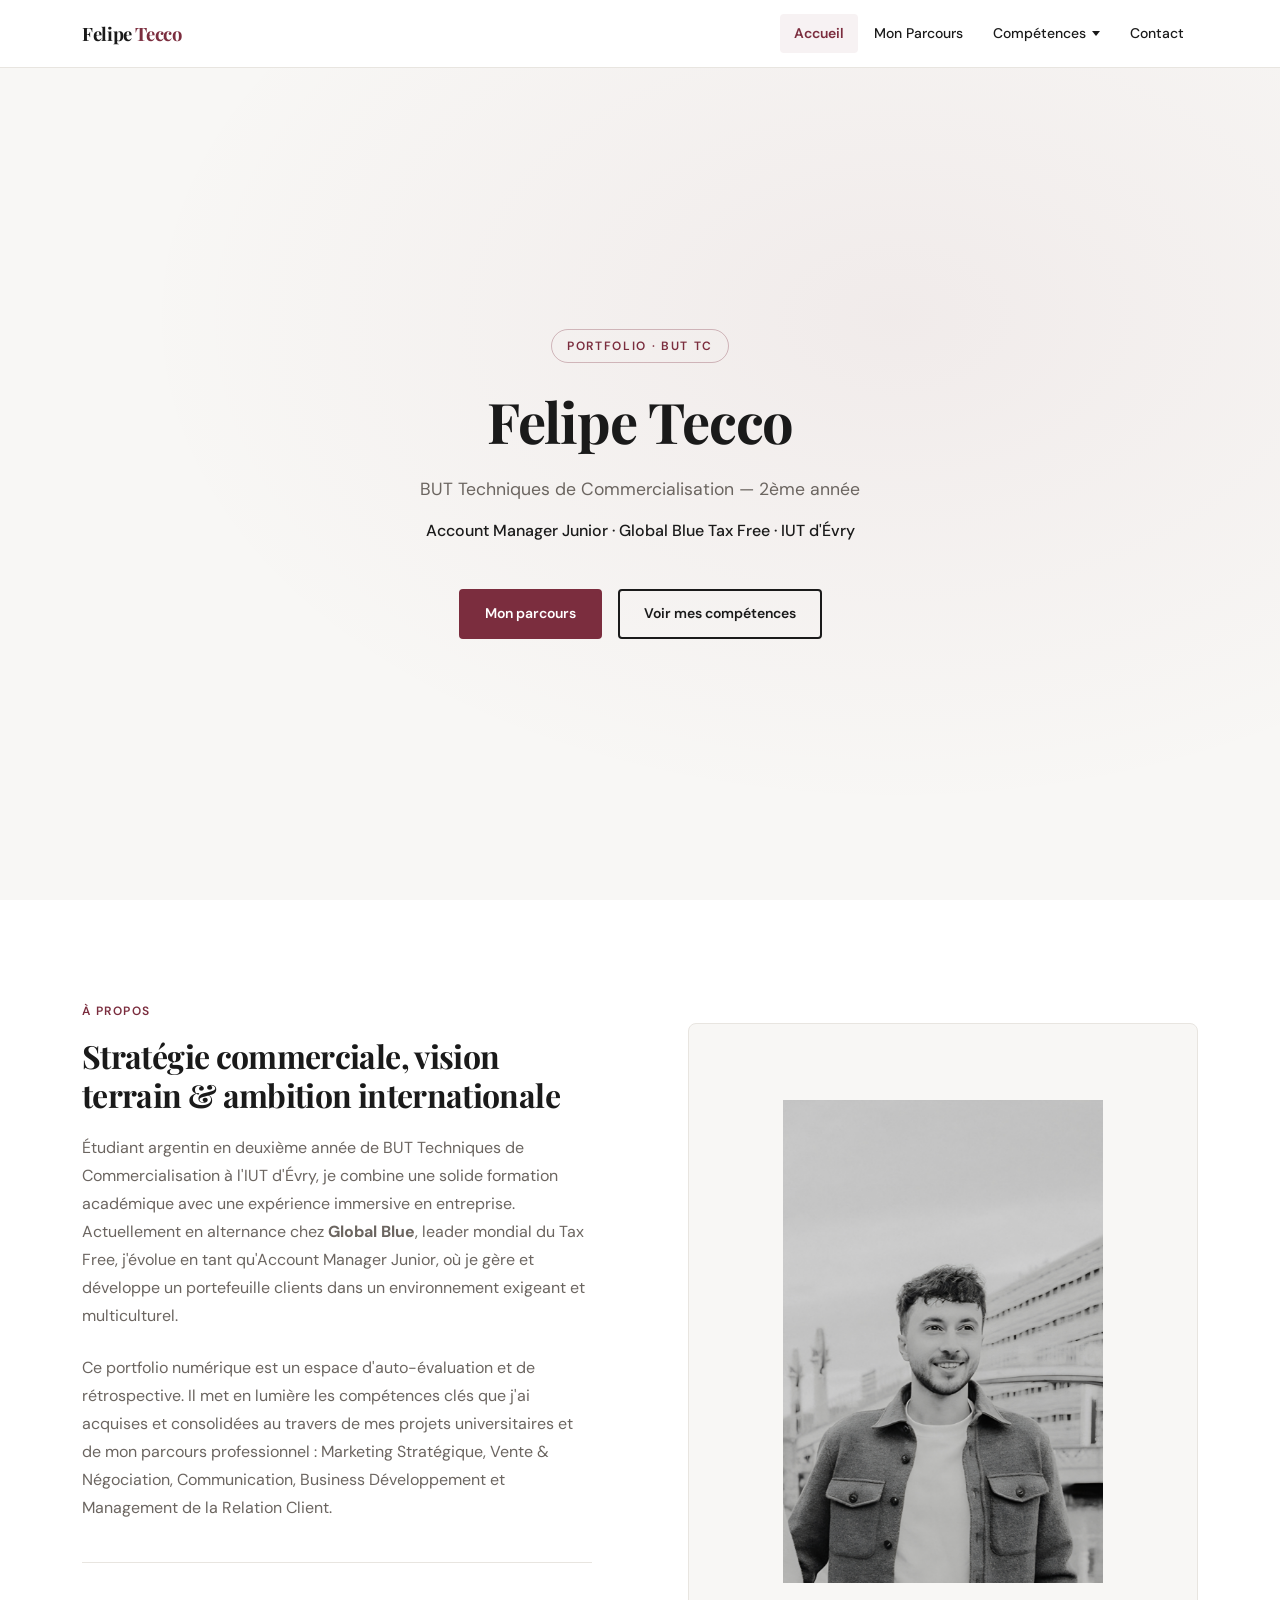
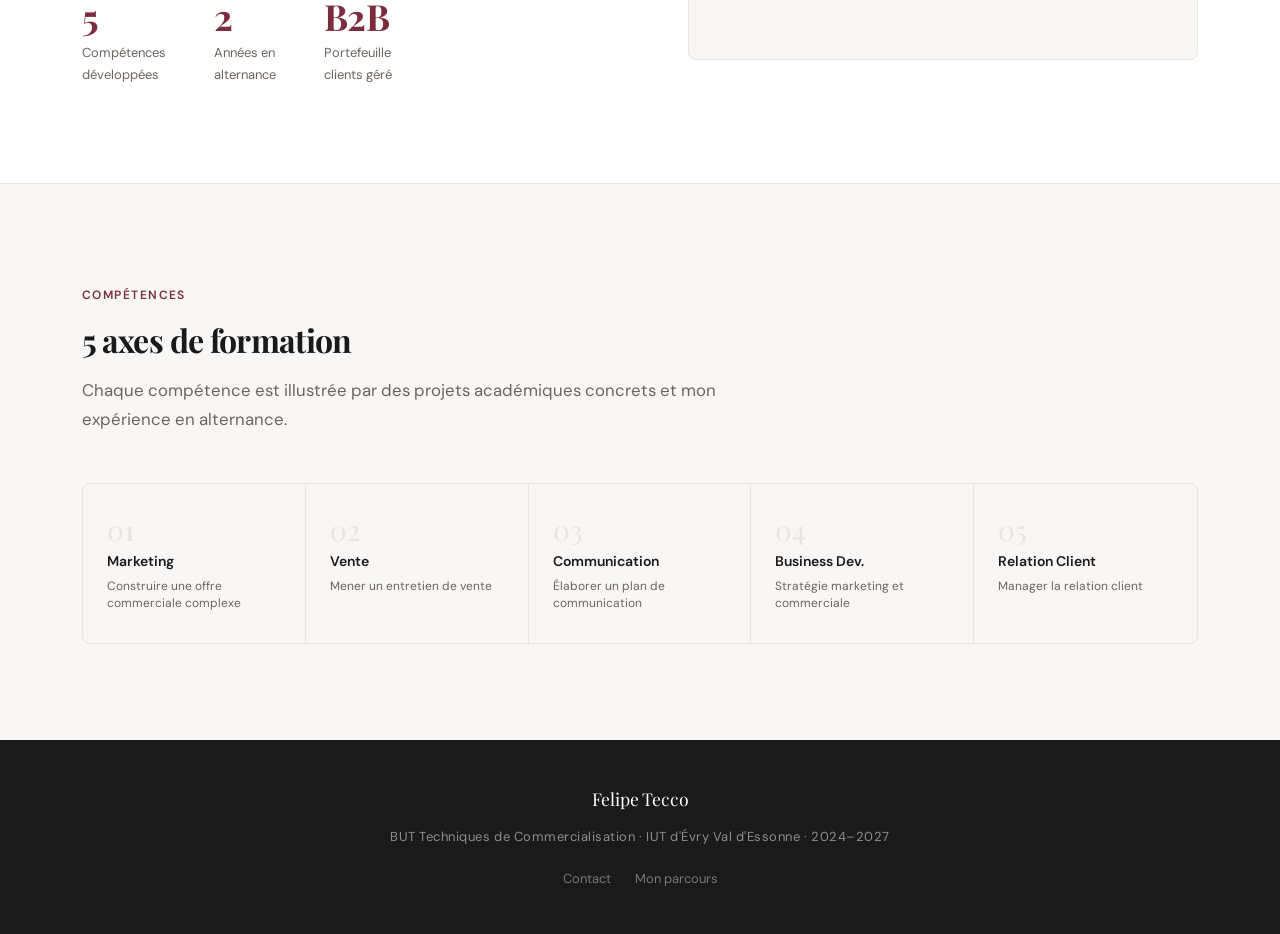
==== index.html @ bc8476d5 "Revert "Major UI/UX upgrade: animations, editorial hero, scroll reveal" This reverts commit ee869741" ====
<!DOCTYPE html>
<html lang="fr">
<head>
  <meta charset="UTF-8" />
  <meta name="viewport" content="width=device-width, initial-scale=1.0" />
  <title>Felipe Tecco — Portfolio BUT TC</title>
  <link rel="preconnect" href="https://fonts.googleapis.com" />
  <link rel="preconnect" href="https://fonts.gstatic.com" crossorigin />
  <link href="https://fonts.googleapis.com/css2?family=Playfair+Display:wght@700;800&family=DM+Sans:wght@400;500;600&display=swap" rel="stylesheet" />
  <link rel="stylesheet" href="assets/style.css" />
</head>
<body>

  <!-- NAV -->
  <nav class="nav" role="navigation" aria-label="Navigation principale">
    <div class="nav__inner">
      <!-- PLACEHOLDER: Replace "Felipe Tecco" with actual display name if needed -->
      <a href="index.html" class="nav__brand">Felipe <span>Tecco</span></a>
      <ul class="nav__links">
        <li><a href="index.html" class="nav__link">Accueil</a></li>
        <li><a href="profil.html" class="nav__link">Mon Parcours</a></li>
        <li class="nav__dropdown">
          <span class="nav__dropdown-toggle" tabindex="0">Compétences <span class="chevron"></span></span>
          <ul class="nav__dropdown-menu">
            <li><a href="competence1.html" class="nav__dropdown-item">Compétence 1 <span class="item-sub">Marketing</span></a></li>
            <li><a href="competence2.html" class="nav__dropdown-item">Compétence 2 <span class="item-sub">Vente</span></a></li>
            <li><a href="competence3.html" class="nav__dropdown-item">Compétence 3 <span class="item-sub">Communication</span></a></li>
            <li><a href="competence4.html" class="nav__dropdown-item">Compétence 4 <span class="item-sub">Business Développement</span></a></li>
            <li><a href="competence5.html" class="nav__dropdown-item">Compétence 5 <span class="item-sub">Relation Client</span></a></li>
          </ul>
        </li>
        <li><a href="contact.html" class="nav__link">Contact</a></li>
      </ul>
      <button class="nav__hamburger" aria-label="Ouvrir le menu"><span></span><span></span><span></span></button>
    </div>
    <div class="nav__mobile">
      <a href="index.html" class="nav__link">Accueil</a>
      <a href="profil.html" class="nav__link">Mon Parcours</a>
      <span class="nav__dropdown-toggle">Compétences <span class="chevron"></span></span>
      <ul class="nav__dropdown-menu">
        <li><a href="competence1.html" class="nav__dropdown-item">Compétence 1 — Marketing</a></li>
        <li><a href="competence2.html" class="nav__dropdown-item">Compétence 2 — Vente</a></li>
        <li><a href="competence3.html" class="nav__dropdown-item">Compétence 3 — Communication</a></li>
        <li><a href="competence4.html" class="nav__dropdown-item">Compétence 4 — Business Développement</a></li>
        <li><a href="competence5.html" class="nav__dropdown-item">Compétence 5 — Relation Client</a></li>
      </ul>
      <a href="contact.html" class="nav__link">Contact</a>
    </div>
  </nav>

  <!-- HERO -->
  <section class="hero">
    <div class="hero__inner">
      <span class="hero__eyebrow">Portfolio · BUT TC</span>
      <!-- PLACEHOLDER: Name displayed in hero -->
      <h1 class="hero__title">Felipe Tecco</h1>
      <p class="hero__subtitle">BUT Techniques de Commercialisation — 2ème année</p>
      <p class="hero__accroche">Account Manager Junior · Global Blue Tax Free · IUT d'Évry</p>
      <div class="hero__cta-group">
        <a href="profil.html" class="btn btn--primary">Mon parcours</a>
        <a href="competence1.html" class="btn btn--outline">Voir mes compétences</a>
      </div>
    </div>
  </section>

  <!-- INTRO -->
  <section class="section">
    <div class="container">
      <div class="intro-grid">
        <div class="intro-text">
          <span class="section-label">À propos</span>
          <h2>Stratégie commerciale, vision terrain &amp; ambition internationale</h2>
          <p>Étudiant argentin en deuxième année de BUT Techniques de Commercialisation à l'IUT d'Évry, je combine une solide formation académique avec une expérience immersive en entreprise. Actuellement en alternance chez <strong>Global Blue</strong>, leader mondial du Tax Free, j'évolue en tant qu'Account Manager Junior, où je gère et développe un portefeuille clients dans un environnement exigeant et multiculturel.</p>
          <p>Ce portfolio numérique est un espace d'auto-évaluation et de rétrospective. Il met en lumière les compétences clés que j'ai acquises et consolidées au travers de mes projets universitaires et de mon parcours professionnel : Marketing Stratégique, Vente &amp; Négociation, Communication, Business Développement et Management de la Relation Client.</p>
          <div class="intro-stat-row">
            <div class="intro-stat">
              <h3>5</h3>
              <p>Compétences<br>développées</p>
            </div>
            <div class="intro-stat">
              <h3>2</h3>
              <p>Années en<br>alternance</p>
            </div>
            <div class="intro-stat">
              <h3>B2B</h3>
              <p>Portefeuille<br>clients géré</p>
            </div>
          </div>
        </div>
        <div class="intro-visual">
          <img src="photo%20felipe.jpg" alt="Felipe Tecco" class="intro-photo" />
        </div>
      </div>
    </div>
  </section>

  <hr class="divider" />

  <!-- COMPETENCES STRIP -->
  <section class="section section--gray">
    <div class="container">
      <span class="section-label">Compétences</span>
      <h2 class="section-title">5 axes de formation</h2>
      <p class="section-intro">Chaque compétence est illustrée par des projets académiques concrets et mon expérience en alternance.</p>
      <div class="comp-strip">
        <a href="competence1.html" class="comp-strip__item">
          <span class="comp-strip__num">01</span>
          <span class="comp-strip__title">Marketing</span>
          <span class="comp-strip__sub">Construire une offre commerciale complexe</span>
        </a>
        <a href="competence2.html" class="comp-strip__item">
          <span class="comp-strip__num">02</span>
          <span class="comp-strip__title">Vente</span>
          <span class="comp-strip__sub">Mener un entretien de vente</span>
        </a>
        <a href="competence3.html" class="comp-strip__item">
          <span class="comp-strip__num">03</span>
          <span class="comp-strip__title">Communication</span>
          <span class="comp-strip__sub">Élaborer un plan de communication</span>
        </a>
        <a href="competence4.html" class="comp-strip__item">
          <span class="comp-strip__num">04</span>
          <span class="comp-strip__title">Business Dev.</span>
          <span class="comp-strip__sub">Stratégie marketing et commerciale</span>
        </a>
        <a href="competence5.html" class="comp-strip__item">
          <span class="comp-strip__num">05</span>
          <span class="comp-strip__title">Relation Client</span>
          <span class="comp-strip__sub">Manager la relation client</span>
        </a>
      </div>
    </div>
  </section>

  <!-- FOOTER -->
  <footer class="footer">
    <div class="container">
      <div class="footer__inner">
        <span class="footer__name">Felipe Tecco</span>
        <span class="footer__meta">BUT Techniques de Commercialisation · IUT d'Évry Val d'Essonne · 2024–2027</span>
        <div class="footer__links">
          <a href="contact.html">Contact</a>
          <a href="profil.html">Mon parcours</a>
        </div>
      </div>
    </div>
  </footer>

  <script src="assets/main.js"></script>
</body>
</html>
---- assets/style.css ----
/* ============================================================
   PORTFOLIO — Felipe Tecco
   BUT Techniques de Commercialisation
   ============================================================ */

/* ------------------------------------------------------------
   1. CSS CUSTOM PROPERTIES
   ------------------------------------------------------------ */
:root {
  --color-white: #FFFFFF;
  --color-black: #1a1a1a;
  --color-bordeaux: #7B2D3E;
  --color-bordeaux-dark: #5e2230;
  --color-gray-light: #f8f7f5;
  --color-gray-mid: #e8e5e0;
  --color-gray-text: #6b6560;

  --font-display: 'Playfair Display', Georgia, serif;
  --font-body: 'DM Sans', system-ui, sans-serif;

  --size-h1: 3.5rem;
  --size-h2: 2rem;
  --size-h3: 1.25rem;
  --size-body: 1rem;
  --size-small: 0.875rem;

  --nav-height: 68px;
  --radius: 4px;
  --shadow-card: 0 2px 16px rgba(26, 26, 26, 0.07);
  --transition: 0.2s ease;
}

/* ------------------------------------------------------------
   2. RESET & BASE
   ------------------------------------------------------------ */
*, *::before, *::after {
  box-sizing: border-box;
  margin: 0;
  padding: 0;
}

html {
  scroll-behavior: smooth;
  font-size: 16px;
}

body {
  font-family: var(--font-body);
  font-size: var(--size-body);
  color: var(--color-black);
  background: var(--color-white);
  line-height: 1.7;
  -webkit-font-smoothing: antialiased;
}

img {
  display: block;
  max-width: 100%;
  height: auto;
}

a {
  color: inherit;
  text-decoration: none;
}

ul, ol {
  list-style: none;
}

button {
  cursor: pointer;
  border: none;
  background: none;
  font-family: inherit;
}

/* ------------------------------------------------------------
   3. TYPOGRAPHY
   ------------------------------------------------------------ */
h1, h2, h3, h4 {
  font-family: var(--font-display);
  font-weight: 700;
  line-height: 1.2;
  letter-spacing: -0.02em;
}

h1 { font-size: var(--size-h1); }
h2 { font-size: var(--size-h2); }
h3 { font-size: var(--size-h3); }

p {
  max-width: 70ch;
  line-height: 1.75;
}

.text-bordeaux { color: var(--color-bordeaux); }
.text-muted {
  color: var(--color-gray-text);
  font-size: var(--size-small);
  letter-spacing: 0.06em;
  text-transform: uppercase;
}

/* ------------------------------------------------------------
   4. LAYOUT UTILITIES
   ------------------------------------------------------------ */
.container {
  width: 100%;
  max-width: 1180px;
  margin: 0 auto;
  padding: 0 2rem;
}

.section {
  padding: 6rem 0;
}

.section--gray {
  background: var(--color-gray-light);
}

.section-label {
  display: inline-block;
  font-family: var(--font-body);
  font-size: 0.75rem;
  font-weight: 600;
  letter-spacing: 0.12em;
  text-transform: uppercase;
  color: var(--color-bordeaux);
  margin-bottom: 1rem;
}

.section-title {
  font-size: var(--size-h2);
  margin-bottom: 1rem;
}

.section-intro {
  font-size: 1.05rem;
  color: var(--color-gray-text);
  max-width: 60ch;
  margin-bottom: 3rem;
}

/* ------------------------------------------------------------
   5. NAVIGATION
   ------------------------------------------------------------ */
.nav {
  position: sticky;
  top: 0;
  z-index: 1000;
  background: var(--color-white);
  border-bottom: 1px solid var(--color-gray-mid);
  height: var(--nav-height);
  display: flex;
  align-items: center;
}

.nav__inner {
  display: flex;
  align-items: center;
  justify-content: space-between;
  width: 100%;
  max-width: 1180px;
  margin: 0 auto;
  padding: 0 2rem;
}

.nav__brand {
  font-family: var(--font-display);
  font-size: 1.15rem;
  font-weight: 700;
  color: var(--color-black);
  letter-spacing: -0.02em;
  white-space: nowrap;
}

.nav__brand span {
  color: var(--color-bordeaux);
}

.nav__links {
  display: flex;
  align-items: center;
  gap: 0.125rem;
}

.nav__link {
  display: inline-flex;
  align-items: center;
  gap: 0.3rem;
  padding: 0.45rem 0.875rem;
  font-size: 0.875rem;
  font-weight: 500;
  color: var(--color-black);
  border-radius: var(--radius);
  transition: color var(--transition), background var(--transition);
  white-space: nowrap;
}

.nav__link:hover,
.nav__link.active {
  color: var(--color-bordeaux);
  background: rgba(123, 45, 62, 0.06);
}

.nav__link.active {
  font-weight: 600;
}

/* Dropdown */
.nav__dropdown {
  position: relative;
}

.nav__dropdown-toggle {
  display: inline-flex;
  align-items: center;
  gap: 0.35rem;
  padding: 0.45rem 0.875rem;
  font-size: 0.875rem;
  font-weight: 500;
  color: var(--color-black);
  border-radius: var(--radius);
  transition: color var(--transition), background var(--transition);
  cursor: pointer;
  user-select: none;
  white-space: nowrap;
}

.nav__dropdown-toggle:hover,
.nav__dropdown.open .nav__dropdown-toggle {
  color: var(--color-bordeaux);
  background: rgba(123, 45, 62, 0.06);
}

.nav__dropdown-toggle .chevron {
  display: inline-block;
  width: 0;
  height: 0;
  border-left: 4px solid transparent;
  border-right: 4px solid transparent;
  border-top: 5px solid currentColor;
  transition: transform var(--transition);
  margin-top: 1px;
  flex-shrink: 0;
}

.nav__dropdown.open .nav__dropdown-toggle .chevron {
  transform: rotate(180deg);
}

.nav__dropdown-menu {
  display: none;
  position: absolute;
  top: calc(100% + 8px);
  left: 0;
  background: var(--color-white);
  border: 1px solid var(--color-gray-mid);
  border-radius: 6px;
  box-shadow: 0 8px 32px rgba(26, 26, 26, 0.12);
  min-width: 270px;
  padding: 0.5rem 0;
  z-index: 100;
}

.nav__dropdown.open .nav__dropdown-menu {
  display: block;
}

.nav__dropdown-item {
  display: block;
  padding: 0.65rem 1.25rem;
  font-size: 0.875rem;
  font-weight: 500;
  color: var(--color-black);
  transition: color var(--transition), background var(--transition);
}

.nav__dropdown-item:hover,
.nav__dropdown-item.active {
  color: var(--color-bordeaux);
  background: var(--color-gray-light);
}

.nav__dropdown-item .item-sub {
  display: block;
  font-size: 0.75rem;
  font-weight: 400;
  color: var(--color-gray-text);
  margin-top: 0.1rem;
}

/* Hamburger */
.nav__hamburger {
  display: none;
  flex-direction: column;
  gap: 5px;
  padding: 8px;
  border-radius: var(--radius);
  cursor: pointer;
}

.nav__hamburger span {
  display: block;
  width: 22px;
  height: 2px;
  background: var(--color-black);
  transition: transform 0.25s ease, opacity 0.25s ease;
  transform-origin: center;
}

.nav__hamburger.open span:nth-child(1) {
  transform: translateY(7px) rotate(45deg);
}

.nav__hamburger.open span:nth-child(2) {
  opacity: 0;
}

.nav__hamburger.open span:nth-child(3) {
  transform: translateY(-7px) rotate(-45deg);
}

/* Mobile nav */
.nav__mobile {
  display: none;
  position: fixed;
  top: var(--nav-height);
  left: 0;
  right: 0;
  background: var(--color-white);
  border-bottom: 1px solid var(--color-gray-mid);
  padding: 0.75rem 1.5rem 1.5rem;
  z-index: 999;
  flex-direction: column;
  gap: 0;
  max-height: calc(100vh - var(--nav-height));
  overflow-y: auto;
}

.nav__mobile.open {
  display: flex;
}

.nav__mobile .nav__link,
.nav__mobile .nav__dropdown-toggle {
  width: 100%;
  padding: 0.875rem 0;
  border-radius: 0;
  border-bottom: 1px solid var(--color-gray-mid);
  font-size: 0.9375rem;
}

.nav__mobile .nav__dropdown-menu {
  position: static;
  box-shadow: none;
  border: none;
  padding: 0.25rem 0 0.25rem 1rem;
  min-width: unset;
  display: block;
}

.nav__mobile .nav__dropdown-item {
  padding: 0.625rem 0;
  border-bottom: 1px solid var(--color-gray-mid);
  font-size: 0.875rem;
}

.nav__mobile .nav__dropdown-item:last-child {
  border-bottom: none;
}

/* ------------------------------------------------------------
   6. HERO SECTION
   ------------------------------------------------------------ */
.hero {
  min-height: calc(100vh - var(--nav-height));
  display: flex;
  align-items: center;
  justify-content: center;
  background: var(--color-gray-light);
  text-align: center;
  padding: 5rem 2rem;
  position: relative;
  overflow: hidden;
}

.hero::before {
  content: '';
  position: absolute;
  top: 0; left: 0; right: 0; bottom: 0;
  background: radial-gradient(ellipse at 70% 30%, rgba(123, 45, 62, 0.06) 0%, transparent 60%);
  pointer-events: none;
}

.hero__inner {
  position: relative;
  max-width: 820px;
}

.hero__eyebrow {
  display: inline-block;
  font-size: 0.75rem;
  font-weight: 600;
  letter-spacing: 0.14em;
  text-transform: uppercase;
  color: var(--color-bordeaux);
  margin-bottom: 1.5rem;
  padding: 0.35rem 0.9rem;
  border: 1px solid rgba(123, 45, 62, 0.3);
  border-radius: 100px;
}

.hero__title {
  font-size: clamp(2.5rem, 7vw, var(--size-h1));
  margin-bottom: 1.25rem;
  color: var(--color-black);
}

.hero__subtitle {
  font-family: var(--font-body);
  font-size: 1.1rem;
  font-weight: 400;
  color: var(--color-gray-text);
  margin-bottom: 0.75rem;
  max-width: none;
}

.hero__accroche {
  font-family: var(--font-body);
  font-size: 1rem;
  font-weight: 500;
  color: var(--color-black);
  margin-bottom: 2.75rem;
  max-width: none;
}

.hero__cta-group {
  display: flex;
  gap: 1rem;
  justify-content: center;
  flex-wrap: wrap;
}

/* ------------------------------------------------------------
   7. BUTTONS
   ------------------------------------------------------------ */
.btn {
  display: inline-flex;
  align-items: center;
  gap: 0.5rem;
  padding: 0.7rem 1.5rem;
  font-family: var(--font-body);
  font-size: 0.875rem;
  font-weight: 600;
  border-radius: var(--radius);
  transition: background var(--transition), color var(--transition), border-color var(--transition);
  white-space: nowrap;
}

.btn--primary {
  background: var(--color-bordeaux);
  color: var(--color-white);
  border: 2px solid var(--color-bordeaux);
}

.btn--primary:hover {
  background: var(--color-bordeaux-dark);
  border-color: var(--color-bordeaux-dark);
}

.btn--outline {
  background: transparent;
  color: var(--color-black);
  border: 2px solid var(--color-black);
}

.btn--outline:hover {
  background: var(--color-black);
  color: var(--color-white);
}

.btn--ghost {
  background: transparent;
  color: var(--color-bordeaux);
  border: 2px solid var(--color-bordeaux);
}

.btn--ghost:hover {
  background: var(--color-bordeaux);
  color: var(--color-white);
}

.btn--sm {
  padding: 0.5rem 1.1rem;
  font-size: 0.8125rem;
}

/* ------------------------------------------------------------
   8. CARDS (PROJECT CARDS)
   ------------------------------------------------------------ */
.cards-grid {
  display: grid;
  grid-template-columns: repeat(3, 1fr);
  gap: 1.75rem;
}

.card {
  background: var(--color-white);
  border: 1px solid var(--color-gray-mid);
  border-radius: 6px;
  overflow: hidden;
  display: flex;
  flex-direction: column;
  box-shadow: var(--shadow-card);
  transition: box-shadow var(--transition), transform var(--transition);
}

.card:hover {
  box-shadow: 0 6px 28px rgba(26, 26, 26, 0.12);
  transform: translateY(-2px);
}

.card__image {
  width: 100%;
  height: 185px;
  object-fit: cover;
  background: var(--color-gray-mid);
  flex-shrink: 0;
}

.card__body {
  padding: 1.375rem 1.5rem 1.5rem;
  display: flex;
  flex-direction: column;
  flex: 1;
}

.card__title {
  font-size: var(--size-h3);
  margin-bottom: 0.75rem;
  line-height: 1.3;
}

.card__desc {
  font-size: 0.875rem;
  color: var(--color-gray-text);
  line-height: 1.65;
  flex: 1;
  margin-bottom: 1.25rem;
  max-width: none;
}

.card__footer {
  margin-top: auto;
}

/* ------------------------------------------------------------
   9. ACCORDION
   ------------------------------------------------------------ */
.accordion {
  border: 1px solid var(--color-gray-mid);
  border-radius: 6px;
  margin-bottom: 1rem;
  overflow: hidden;
}

.accordion-header {
  width: 100%;
  display: flex;
  align-items: center;
  justify-content: space-between;
  padding: 1.25rem 1.5rem;
  background: var(--color-white);
  font-family: var(--font-body);
  font-size: 0.9375rem;
  font-weight: 600;
  color: var(--color-black);
  text-align: left;
  cursor: pointer;
  transition: background var(--transition);
  gap: 1rem;
}

.accordion-header:hover {
  background: var(--color-gray-light);
}

.accordion.open .accordion-header {
  background: var(--color-gray-light);
  color: var(--color-bordeaux);
  border-bottom: 1px solid var(--color-gray-mid);
}

.accordion-header__title {
  display: flex;
  flex-direction: column;
  gap: 0.2rem;
}

.accordion-header__sub {
  font-family: var(--font-body);
  font-size: 0.7rem;
  font-weight: 400;
  color: var(--color-gray-text);
  text-transform: uppercase;
  letter-spacing: 0.08em;
}

.accordion-header .icon {
  flex-shrink: 0;
  width: 24px;
  height: 24px;
  display: flex;
  align-items: center;
  justify-content: center;
  color: var(--color-bordeaux);
  font-size: 1.25rem;
  font-weight: 400;
  line-height: 1;
  transition: transform var(--transition);
  border: 1.5px solid var(--color-gray-mid);
  border-radius: 50%;
}

.accordion.open .accordion-header .icon {
  transform: rotate(45deg);
  border-color: var(--color-bordeaux);
}

.accordion-content {
  display: none;
  padding: 2rem 1.5rem 2.5rem;
  background: var(--color-white);
}

.accordion.open .accordion-content {
  display: block;
}

/* ------------------------------------------------------------
   10. PAGE HERO (INNER PAGES)
   ------------------------------------------------------------ */
.page-hero {
  padding: 5rem 0 3.5rem;
  background: var(--color-gray-light);
  border-bottom: 1px solid var(--color-gray-mid);
}

.page-hero__eyebrow {
  display: inline-block;
  font-size: 0.75rem;
  font-weight: 600;
  letter-spacing: 0.12em;
  text-transform: uppercase;
  color: var(--color-bordeaux);
  margin-bottom: 0.75rem;
}

.page-hero__title {
  font-size: clamp(2rem, 5vw, var(--size-h1));
  margin-bottom: 0.875rem;
}

.page-hero__subtitle {
  font-size: 1.05rem;
  color: var(--color-gray-text);
  max-width: 60ch;
}

/* ------------------------------------------------------------
   11. PROFIL PAGE
   ------------------------------------------------------------ */
.profil-grid {
  display: grid;
  grid-template-columns: 280px 1fr;
  gap: 5rem;
  align-items: start;
}

.profil-aside {
  position: sticky;
  top: calc(var(--nav-height) + 2rem);
}

.intro-photo {
  width: 100%;
  max-width: 320px;
  border-radius: 0;
  object-fit: contain;
  display: block;
  margin: 0 auto;
}

.profil-photo {
  width: 100%;
  max-width: 260px;
  border-radius: 0;
  object-fit: contain;
  display: block;
  margin: 0 auto 1.75rem;
}

.profil-photo-placeholder {
  width: 100%;
  aspect-ratio: 3/4;
  background: var(--color-gray-mid);
  border-radius: 6px;
  display: flex;
  flex-direction: column;
  align-items: center;
  justify-content: center;
  margin-bottom: 1.75rem;
  color: var(--color-gray-text);
  font-size: 0.8125rem;
  text-align: center;
  gap: 0.5rem;
  border: 2px dashed var(--color-gray-mid);
}

.profil-info-list {
  display: flex;
  flex-direction: column;
  gap: 1rem;
}

.profil-info-item {
  display: flex;
  flex-direction: column;
  gap: 0.15rem;
  padding-bottom: 1rem;
  border-bottom: 1px solid var(--color-gray-mid);
}

.profil-info-item:last-child {
  border-bottom: none;
  padding-bottom: 0;
}

.profil-info-item .label {
  font-size: 0.7rem;
  font-weight: 600;
  letter-spacing: 0.1em;
  text-transform: uppercase;
  color: var(--color-gray-text);
}

.profil-info-item .value {
  font-size: 0.9rem;
  font-weight: 500;
  color: var(--color-black);
}

.profil-main h2 {
  margin-bottom: 1.25rem;
}

.profil-main > p {
  color: var(--color-gray-text);
  margin-bottom: 1.5rem;
}

.timeline {
  margin-top: 3.5rem;
  border-top: 1px solid var(--color-gray-mid);
}

.timeline-title {
  font-size: var(--size-h2);
  margin-bottom: 0;
  padding-top: 2.5rem;
  padding-bottom: 1.5rem;
}

.timeline__item {
  display: grid;
  grid-template-columns: 110px 1fr;
  gap: 1.5rem;
  padding: 1.75rem 0;
  border-bottom: 1px solid var(--color-gray-mid);
}

.timeline__date {
  font-size: 0.8rem;
  font-weight: 600;
  color: var(--color-bordeaux);
  letter-spacing: 0.04em;
  padding-top: 0.15rem;
}

.timeline__content h3 {
  font-size: 1rem;
  margin-bottom: 0.35rem;
}

.timeline__content p {
  font-size: 0.875rem;
  color: var(--color-gray-text);
  margin-bottom: 0;
  max-width: none;
}

/* ------------------------------------------------------------
   12. CONTACT PAGE
   ------------------------------------------------------------ */
.contact-grid {
  display: grid;
  grid-template-columns: 1fr 1.5fr;
  gap: 5rem;
  align-items: start;
}

.contact-info h2 {
  margin-bottom: 1rem;
}

.contact-info > p {
  color: var(--color-gray-text);
  margin-bottom: 2.5rem;
}

.contact-links {
  display: flex;
  flex-direction: column;
  gap: 0.75rem;
}

.contact-link {
  display: flex;
  align-items: center;
  gap: 0.875rem;
  font-size: 0.9rem;
  font-weight: 500;
  color: var(--color-black);
  padding: 0.875rem 1rem;
  border: 1.5px solid var(--color-gray-mid);
  border-radius: 6px;
  transition: border-color var(--transition), color var(--transition);
}

.contact-link:hover {
  border-color: var(--color-bordeaux);
  color: var(--color-bordeaux);
}

/* Form */
.form {
  display: flex;
  flex-direction: column;
  gap: 1.25rem;
}

.form-group {
  display: flex;
  flex-direction: column;
  gap: 0.4rem;
}

.form-group label {
  font-size: 0.8125rem;
  font-weight: 600;
  letter-spacing: 0.04em;
  color: var(--color-black);
}

.form-group input,
.form-group textarea {
  width: 100%;
  padding: 0.8rem 1rem;
  font-family: var(--font-body);
  font-size: 0.9375rem;
  color: var(--color-black);
  background: var(--color-white);
  border: 1.5px solid var(--color-gray-mid);
  border-radius: var(--radius);
  outline: none;
  transition: border-color var(--transition);
  resize: vertical;
}

.form-group input:focus,
.form-group textarea:focus {
  border-color: var(--color-bordeaux);
}

.form-group textarea {
  min-height: 160px;
}

/* ------------------------------------------------------------
   13. FOOTER
   ------------------------------------------------------------ */
.footer {
  background: var(--color-black);
  color: rgba(255,255,255,0.5);
  padding: 2.75rem 0;
}

.footer__inner {
  display: flex;
  flex-direction: column;
  align-items: center;
  gap: 0.5rem;
  text-align: center;
}

.footer__name {
  font-family: var(--font-display);
  font-size: 1.1rem;
  color: var(--color-white);
  letter-spacing: -0.01em;
  margin-bottom: 0.25rem;
}

.footer__meta {
  font-size: 0.8125rem;
  letter-spacing: 0.04em;
}

.footer__links {
  display: flex;
  gap: 1.5rem;
  margin-top: 0.75rem;
}

.footer__links a {
  font-size: 0.8125rem;
  color: rgba(255,255,255,0.4);
  transition: color var(--transition);
}

.footer__links a:hover {
  color: var(--color-white);
}

/* ------------------------------------------------------------
   14. INDEX — INTRO / ABOUT
   ------------------------------------------------------------ */
.intro-grid {
  display: grid;
  grid-template-columns: 1fr 1fr;
  gap: 6rem;
  align-items: center;
}

.intro-text h2 {
  margin-bottom: 1.25rem;
}

.intro-text > p {
  color: var(--color-gray-text);
  margin-bottom: 1.5rem;
}

.intro-stat-row {
  display: flex;
  gap: 3rem;
  margin-top: 2.5rem;
  padding-top: 2rem;
  border-top: 1px solid var(--color-gray-mid);
}

.intro-stat h3 {
  font-size: 2.25rem;
  color: var(--color-bordeaux);
  margin-bottom: 0.2rem;
}

.intro-stat p {
  font-size: 0.8125rem;
  color: var(--color-gray-text);
  margin-bottom: 0;
  max-width: none;
}

.intro-visual {
  background: var(--color-gray-light);
  border-radius: 8px;
  aspect-ratio: 4/5;
  display: flex;
  align-items: center;
  justify-content: center;
  border: 1px solid var(--color-gray-mid);
  color: var(--color-gray-text);
  font-size: 0.875rem;
  text-align: center;
  padding: 2rem;
}

/* Competences strip */
.comp-strip {
  display: grid;
  grid-template-columns: repeat(5, 1fr);
  gap: 0;
  border: 1px solid var(--color-gray-mid);
  border-radius: 8px;
  overflow: hidden;
}

.comp-strip__item {
  padding: 2rem 1.5rem;
  display: flex;
  flex-direction: column;
  gap: 0.5rem;
  border-right: 1px solid var(--color-gray-mid);
  transition: background var(--transition);
  text-decoration: none;
  color: inherit;
}

.comp-strip__item:last-child {
  border-right: none;
}

.comp-strip__item:hover {
  background: var(--color-gray-light);
}

.comp-strip__num {
  font-family: var(--font-display);
  font-size: 1.75rem;
  color: var(--color-gray-mid);
  line-height: 1;
}

.comp-strip__title {
  font-size: 0.875rem;
  font-weight: 600;
  color: var(--color-black);
  line-height: 1.3;
}

.comp-strip__sub {
  font-size: 0.75rem;
  color: var(--color-gray-text);
  line-height: 1.4;
}

/* ------------------------------------------------------------
   15. DIVIDER
   ------------------------------------------------------------ */
hr.divider {
  border: none;
  border-top: 1px solid var(--color-gray-mid);
  margin: 0;
}

/* ------------------------------------------------------------
   16. BADGE / TAG
   ------------------------------------------------------------ */
.badge {
  display: inline-block;
  padding: 0.25rem 0.75rem;
  background: rgba(123, 45, 62, 0.08);
  color: var(--color-bordeaux);
  font-size: 0.75rem;
  font-weight: 600;
  letter-spacing: 0.06em;
  text-transform: uppercase;
  border-radius: 100px;
}

/* ------------------------------------------------------------
   17. RESPONSIVE
   ------------------------------------------------------------ */
@media (max-width: 1024px) {
  .comp-strip {
    grid-template-columns: repeat(3, 1fr);
  }
  .comp-strip__item:nth-child(3) {
    border-right: none;
  }
  .comp-strip__item:nth-child(n+4) {
    border-top: 1px solid var(--color-gray-mid);
  }
  .comp-strip__item:nth-child(4) {
    border-right: 1px solid var(--color-gray-mid);
  }
  .comp-strip__item:nth-child(5) {
    border-right: none;
  }
}

@media (max-width: 900px) {
  .nav__links {
    display: none;
  }
  .nav__hamburger {
    display: flex;
  }

  .intro-grid,
  .profil-grid,
  .contact-grid {
    grid-template-columns: 1fr;
    gap: 2.5rem;
  }

  .profil-aside {
    position: static;
  }

  .profil-photo-placeholder {
    aspect-ratio: 3/2;
    max-height: 280px;
  }

  .profil-grid {
    gap: 3rem;
  }

  .cards-grid {
    grid-template-columns: repeat(2, 1fr);
  }

  :root {
    --size-h1: 2.75rem;
  }
}

@media (max-width: 640px) {
  .container {
    padding: 0 1.25rem;
  }

  .section {
    padding: 3.5rem 0;
  }

  .cards-grid {
    grid-template-columns: 1fr;
  }

  .comp-strip {
    grid-template-columns: 1fr 1fr;
  }

  .comp-strip__item {
    border-right: 1px solid var(--color-gray-mid);
  }

  .comp-strip__item:nth-child(even) {
    border-right: none;
  }

  .comp-strip__item:nth-child(odd) {
    border-right: 1px solid var(--color-gray-mid);
  }

  .comp-strip__item:nth-child(n+3) {
    border-top: 1px solid var(--color-gray-mid);
  }

  :root {
    --size-h1: 2.2rem;
    --size-h2: 1.75rem;
  }

  .hero {
    padding: 3rem 1.25rem;
    min-height: 90vh;
  }

  .page-hero {
    padding: 3rem 0 2.5rem;
  }

  .intro-stat-row {
    flex-direction: column;
    gap: 1.5rem;
  }

  .timeline__item {
    grid-template-columns: 1fr;
    gap: 0.35rem;
  }

  .contact-grid {
    gap: 2rem;
  }

  .hero__cta-group {
    flex-direction: column;
    align-items: center;
  }
}
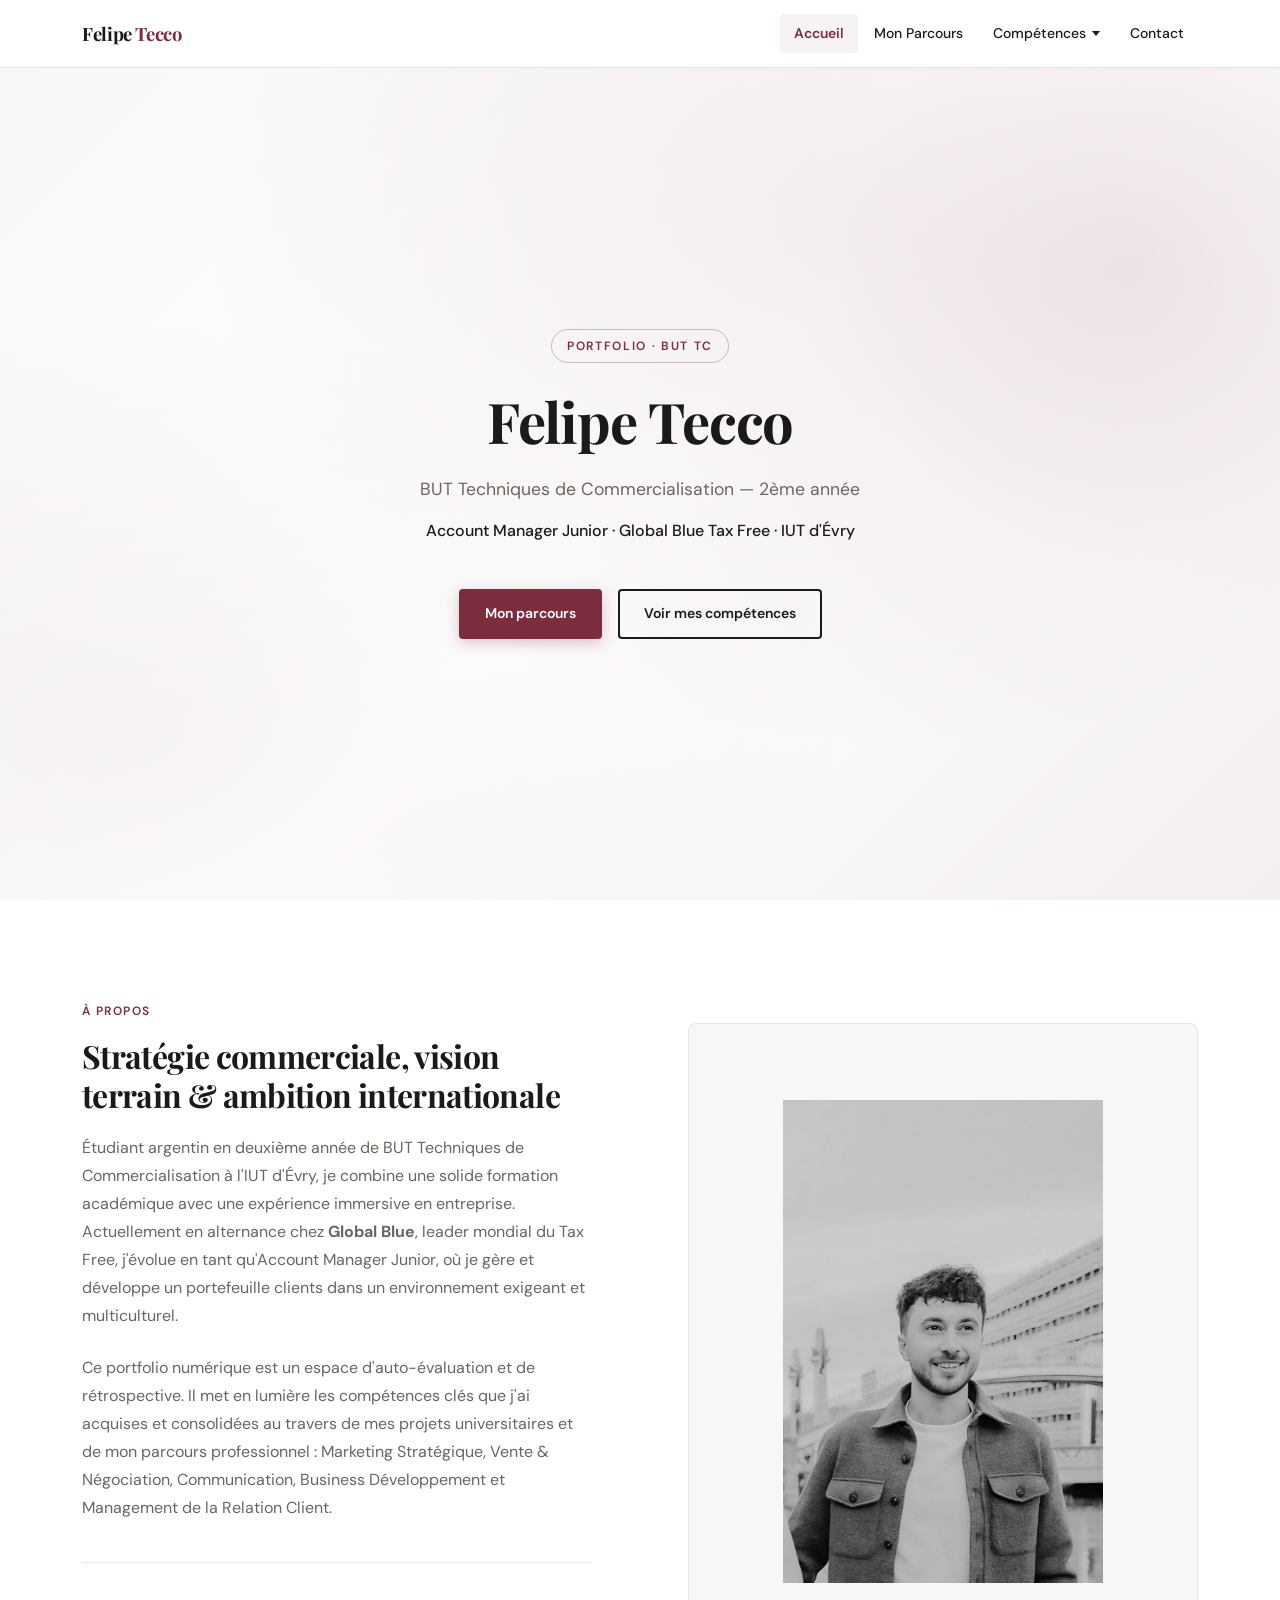
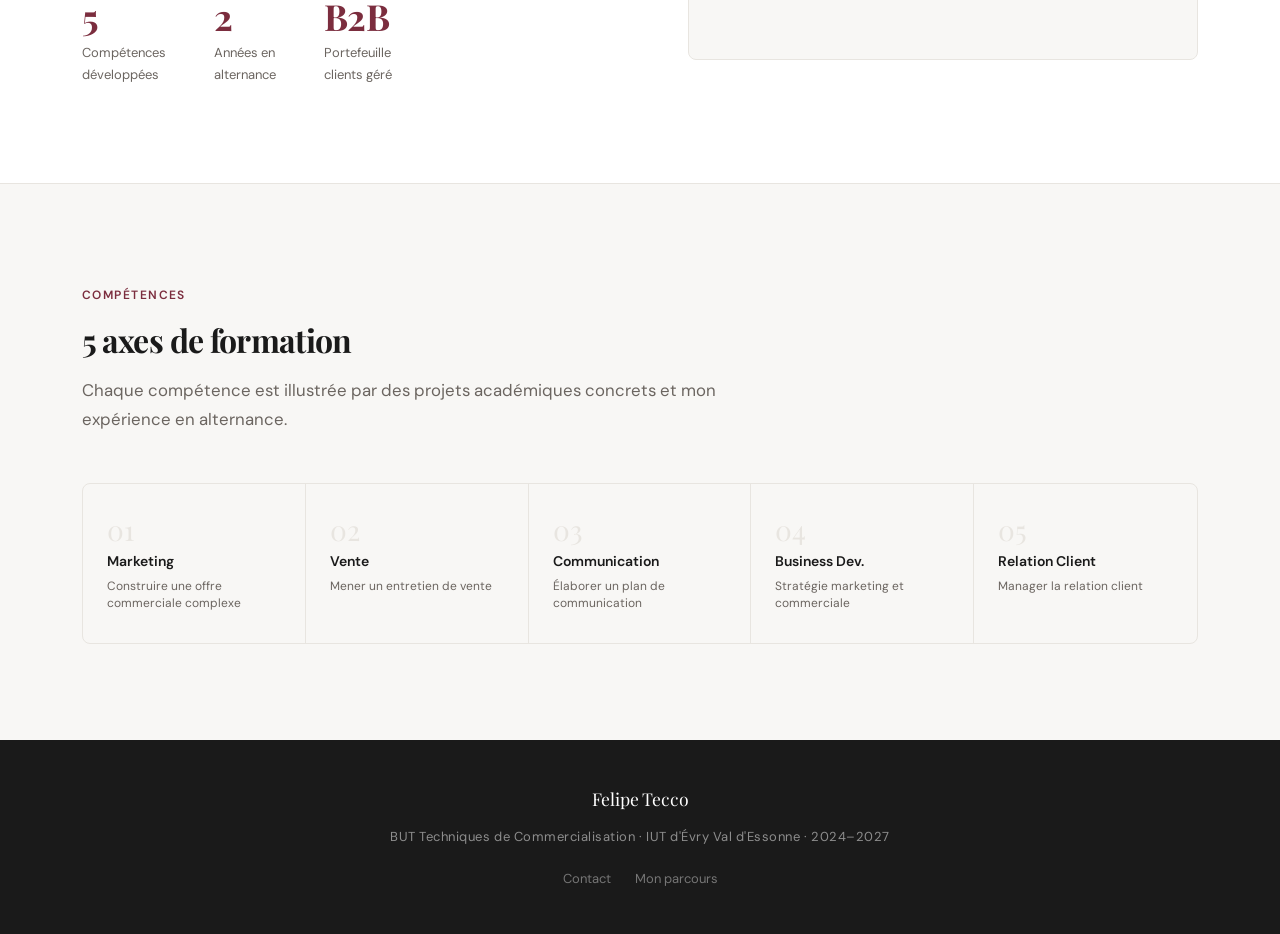
==== commit 86df060a: "Add AOS animations, glassmorphism cards, hover effects, hero gradient - AOS via CDN on all pages: fa" ====
--- a/index.html
+++ b/index.html
@@ -8,6 +8,7 @@
   <link rel="preconnect" href="https://fonts.gstatic.com" crossorigin />
   <link href="https://fonts.googleapis.com/css2?family=Playfair+Display:wght@700;800&family=DM+Sans:wght@400;500;600&display=swap" rel="stylesheet" />
   <link rel="stylesheet" href="assets/style.css" />
+  <link rel="stylesheet" href="https://unpkg.com/aos@2.3.4/dist/aos.css" />
 </head>
 <body>
 
@@ -51,12 +52,12 @@
   <!-- HERO -->
   <section class="hero">
     <div class="hero__inner">
-      <span class="hero__eyebrow">Portfolio · BUT TC</span>
+      <span class="hero__eyebrow" data-aos="fade-down" data-aos-duration="600">Portfolio · BUT TC</span>
       <!-- PLACEHOLDER: Name displayed in hero -->
-      <h1 class="hero__title">Felipe Tecco</h1>
-      <p class="hero__subtitle">BUT Techniques de Commercialisation — 2ème année</p>
-      <p class="hero__accroche">Account Manager Junior · Global Blue Tax Free · IUT d'Évry</p>
-      <div class="hero__cta-group">
+      <h1 class="hero__title" data-aos="fade-up" data-aos-duration="700" data-aos-delay="100">Felipe Tecco</h1>
+      <p class="hero__subtitle" data-aos="fade-up" data-aos-duration="700" data-aos-delay="200">BUT Techniques de Commercialisation — 2ème année</p>
+      <p class="hero__accroche" data-aos="fade-up" data-aos-duration="700" data-aos-delay="300">Account Manager Junior · Global Blue Tax Free · IUT d'Évry</p>
+      <div class="hero__cta-group" data-aos="fade-up" data-aos-duration="700" data-aos-delay="400">
         <a href="profil.html" class="btn btn--primary">Mon parcours</a>
         <a href="competence1.html" class="btn btn--outline">Voir mes compétences</a>
       </div>
@@ -68,26 +69,26 @@
     <div class="container">
       <div class="intro-grid">
         <div class="intro-text">
-          <span class="section-label">À propos</span>
+          <span class="section-label" data-aos="fade-right">À propos</span>
           <h2>Stratégie commerciale, vision terrain &amp; ambition internationale</h2>
           <p>Étudiant argentin en deuxième année de BUT Techniques de Commercialisation à l'IUT d'Évry, je combine une solide formation académique avec une expérience immersive en entreprise. Actuellement en alternance chez <strong>Global Blue</strong>, leader mondial du Tax Free, j'évolue en tant qu'Account Manager Junior, où je gère et développe un portefeuille clients dans un environnement exigeant et multiculturel.</p>
           <p>Ce portfolio numérique est un espace d'auto-évaluation et de rétrospective. Il met en lumière les compétences clés que j'ai acquises et consolidées au travers de mes projets universitaires et de mon parcours professionnel : Marketing Stratégique, Vente &amp; Négociation, Communication, Business Développement et Management de la Relation Client.</p>
           <div class="intro-stat-row">
-            <div class="intro-stat">
+            <div class="intro-stat" data-aos="zoom-in" data-aos-duration="600">
               <h3>5</h3>
               <p>Compétences<br>développées</p>
             </div>
-            <div class="intro-stat">
+            <div class="intro-stat" data-aos="zoom-in" data-aos-duration="600">
               <h3>2</h3>
               <p>Années en<br>alternance</p>
             </div>
-            <div class="intro-stat">
+            <div class="intro-stat" data-aos="zoom-in" data-aos-duration="600">
               <h3>B2B</h3>
               <p>Portefeuille<br>clients géré</p>
             </div>
           </div>
         </div>
-        <div class="intro-visual">
+        <div class="intro-visual" data-aos="fade-left" data-aos-duration="800">
           <img src="photo%20felipe.jpg" alt="Felipe Tecco" class="intro-photo" />
         </div>
       </div>
@@ -99,31 +100,31 @@
   <!-- COMPETENCES STRIP -->
   <section class="section section--gray">
     <div class="container">
-      <span class="section-label">Compétences</span>
+      <span class="section-label" data-aos="fade-up">Compétences</span>
       <h2 class="section-title">5 axes de formation</h2>
       <p class="section-intro">Chaque compétence est illustrée par des projets académiques concrets et mon expérience en alternance.</p>
       <div class="comp-strip">
-        <a href="competence1.html" class="comp-strip__item">
+        <a href="competence1.html" class="comp-strip__item" data-aos="fade-up" data-aos-delay="0">
           <span class="comp-strip__num">01</span>
           <span class="comp-strip__title">Marketing</span>
           <span class="comp-strip__sub">Construire une offre commerciale complexe</span>
         </a>
-        <a href="competence2.html" class="comp-strip__item">
+        <a href="competence2.html" class="comp-strip__item" data-aos="fade-up" data-aos-delay="80">
           <span class="comp-strip__num">02</span>
           <span class="comp-strip__title">Vente</span>
           <span class="comp-strip__sub">Mener un entretien de vente</span>
         </a>
-        <a href="competence3.html" class="comp-strip__item">
+        <a href="competence3.html" class="comp-strip__item" data-aos="fade-up" data-aos-delay="160">
           <span class="comp-strip__num">03</span>
           <span class="comp-strip__title">Communication</span>
           <span class="comp-strip__sub">Élaborer un plan de communication</span>
         </a>
-        <a href="competence4.html" class="comp-strip__item">
+        <a href="competence4.html" class="comp-strip__item" data-aos="fade-up" data-aos-delay="240">
           <span class="comp-strip__num">04</span>
           <span class="comp-strip__title">Business Dev.</span>
           <span class="comp-strip__sub">Stratégie marketing et commerciale</span>
         </a>
-        <a href="competence5.html" class="comp-strip__item">
+        <a href="competence5.html" class="comp-strip__item" data-aos="fade-up" data-aos-delay="320">
           <span class="comp-strip__num">05</span>
           <span class="comp-strip__title">Relation Client</span>
           <span class="comp-strip__sub">Manager la relation client</span>
@@ -146,6 +147,7 @@
     </div>
   </footer>
 
+  <script src="https://unpkg.com/aos@2.3.4/dist/aos.js"></script>
   <script src="assets/main.js"></script>
 </body>
 </html>
--- a/assets/style.css
+++ b/assets/style.css
@@ -380,7 +380,7 @@
   display: flex;
   align-items: center;
   justify-content: center;
-  background: var(--color-gray-light);
+  background: linear-gradient(135deg, #f8f7f5 0%, #ffffff 50%, #f3eef0 100%);
   text-align: center;
   padding: 5rem 2rem;
   position: relative;
@@ -391,12 +391,34 @@
   content: '';
   position: absolute;
   top: 0; left: 0; right: 0; bottom: 0;
-  background: radial-gradient(ellipse at 70% 30%, rgba(123, 45, 62, 0.06) 0%, transparent 60%);
+  background:
+    radial-gradient(ellipse at 70% 20%, rgba(123, 45, 62, 0.09) 0%, transparent 55%),
+    radial-gradient(ellipse at 10% 80%, rgba(123, 45, 62, 0.05) 0%, transparent 45%);
   pointer-events: none;
+}
+
+/* Subtle animated floating orb */
+.hero::after {
+  content: '';
+  position: absolute;
+  width: 600px;
+  height: 600px;
+  border-radius: 50%;
+  background: radial-gradient(circle, rgba(123,45,62,0.06) 0%, transparent 70%);
+  top: -100px;
+  right: -150px;
+  animation: floatOrb 8s ease-in-out infinite;
+  pointer-events: none;
+}
+
+@keyframes floatOrb {
+  0%, 100% { transform: translateY(0px) scale(1); }
+  50%       { transform: translateY(30px) scale(1.05); }
 }
 
 .hero__inner {
   position: relative;
+  z-index: 1;
   max-width: 820px;
 }
 
@@ -456,19 +478,26 @@
   font-size: 0.875rem;
   font-weight: 600;
   border-radius: var(--radius);
-  transition: background var(--transition), color var(--transition), border-color var(--transition);
+  transition: background 0.3s ease, color 0.3s ease, border-color 0.3s ease,
+              transform 0.25s ease, box-shadow 0.3s ease;
   white-space: nowrap;
+}
+
+.btn:hover {
+  transform: translateY(-2px);
 }
 
 .btn--primary {
   background: var(--color-bordeaux);
   color: var(--color-white);
   border: 2px solid var(--color-bordeaux);
+  box-shadow: 0 4px 14px rgba(123, 45, 62, 0.25);
 }
 
 .btn--primary:hover {
   background: var(--color-bordeaux-dark);
   border-color: var(--color-bordeaux-dark);
+  box-shadow: 0 8px 24px rgba(123, 45, 62, 0.35);
 }
 
 .btn--outline {
@@ -508,19 +537,22 @@
 }
 
 .card {
-  background: var(--color-white);
-  border: 1px solid var(--color-gray-mid);
-  border-radius: 6px;
+  background: rgba(255, 255, 255, 0.75);
+  border: 1px solid rgba(232, 229, 224, 0.6);
+  border-radius: 12px;
   overflow: hidden;
   display: flex;
   flex-direction: column;
-  box-shadow: var(--shadow-card);
-  transition: box-shadow var(--transition), transform var(--transition);
+  box-shadow: 0 2px 16px rgba(26,26,26,0.06), 0 0 0 0.5px rgba(123,45,62,0.04);
+  backdrop-filter: blur(8px);
+  -webkit-backdrop-filter: blur(8px);
+  transition: box-shadow 0.35s ease, transform 0.35s ease, border-color 0.35s ease;
 }
 
 .card:hover {
-  box-shadow: 0 6px 28px rgba(26, 26, 26, 0.12);
-  transform: translateY(-2px);
+  box-shadow: 0 16px 48px rgba(26, 26, 26, 0.14), 0 2px 8px rgba(123,45,62,0.08);
+  transform: translateY(-5px);
+  border-color: rgba(123, 45, 62, 0.2);
 }
 
 .card__image {
@@ -561,10 +593,18 @@
    9. ACCORDION
    ------------------------------------------------------------ */
 .accordion {
-  border: 1px solid var(--color-gray-mid);
-  border-radius: 6px;
+  border: 1px solid rgba(232, 229, 224, 0.8);
+  border-radius: 10px;
   margin-bottom: 1rem;
   overflow: hidden;
+  background: rgba(255,255,255,0.7);
+  backdrop-filter: blur(6px);
+  -webkit-backdrop-filter: blur(6px);
+  transition: box-shadow 0.3s ease, transform 0.3s ease;
+}
+
+.accordion:hover {
+  box-shadow: 0 4px 20px rgba(26,26,26,0.08);
 }
 
 .accordion-header {
@@ -1005,7 +1045,7 @@
   flex-direction: column;
   gap: 0.5rem;
   border-right: 1px solid var(--color-gray-mid);
-  transition: background var(--transition);
+  transition: background 0.3s ease, transform 0.3s ease, box-shadow 0.3s ease;
   text-decoration: none;
   color: inherit;
 }
@@ -1015,7 +1055,11 @@
 }
 
 .comp-strip__item:hover {
-  background: var(--color-gray-light);
+  background: var(--color-white);
+  transform: translateY(-3px);
+  box-shadow: 0 8px 24px rgba(26,26,26,0.08);
+  z-index: 1;
+  position: relative;
 }
 
 .comp-strip__num {
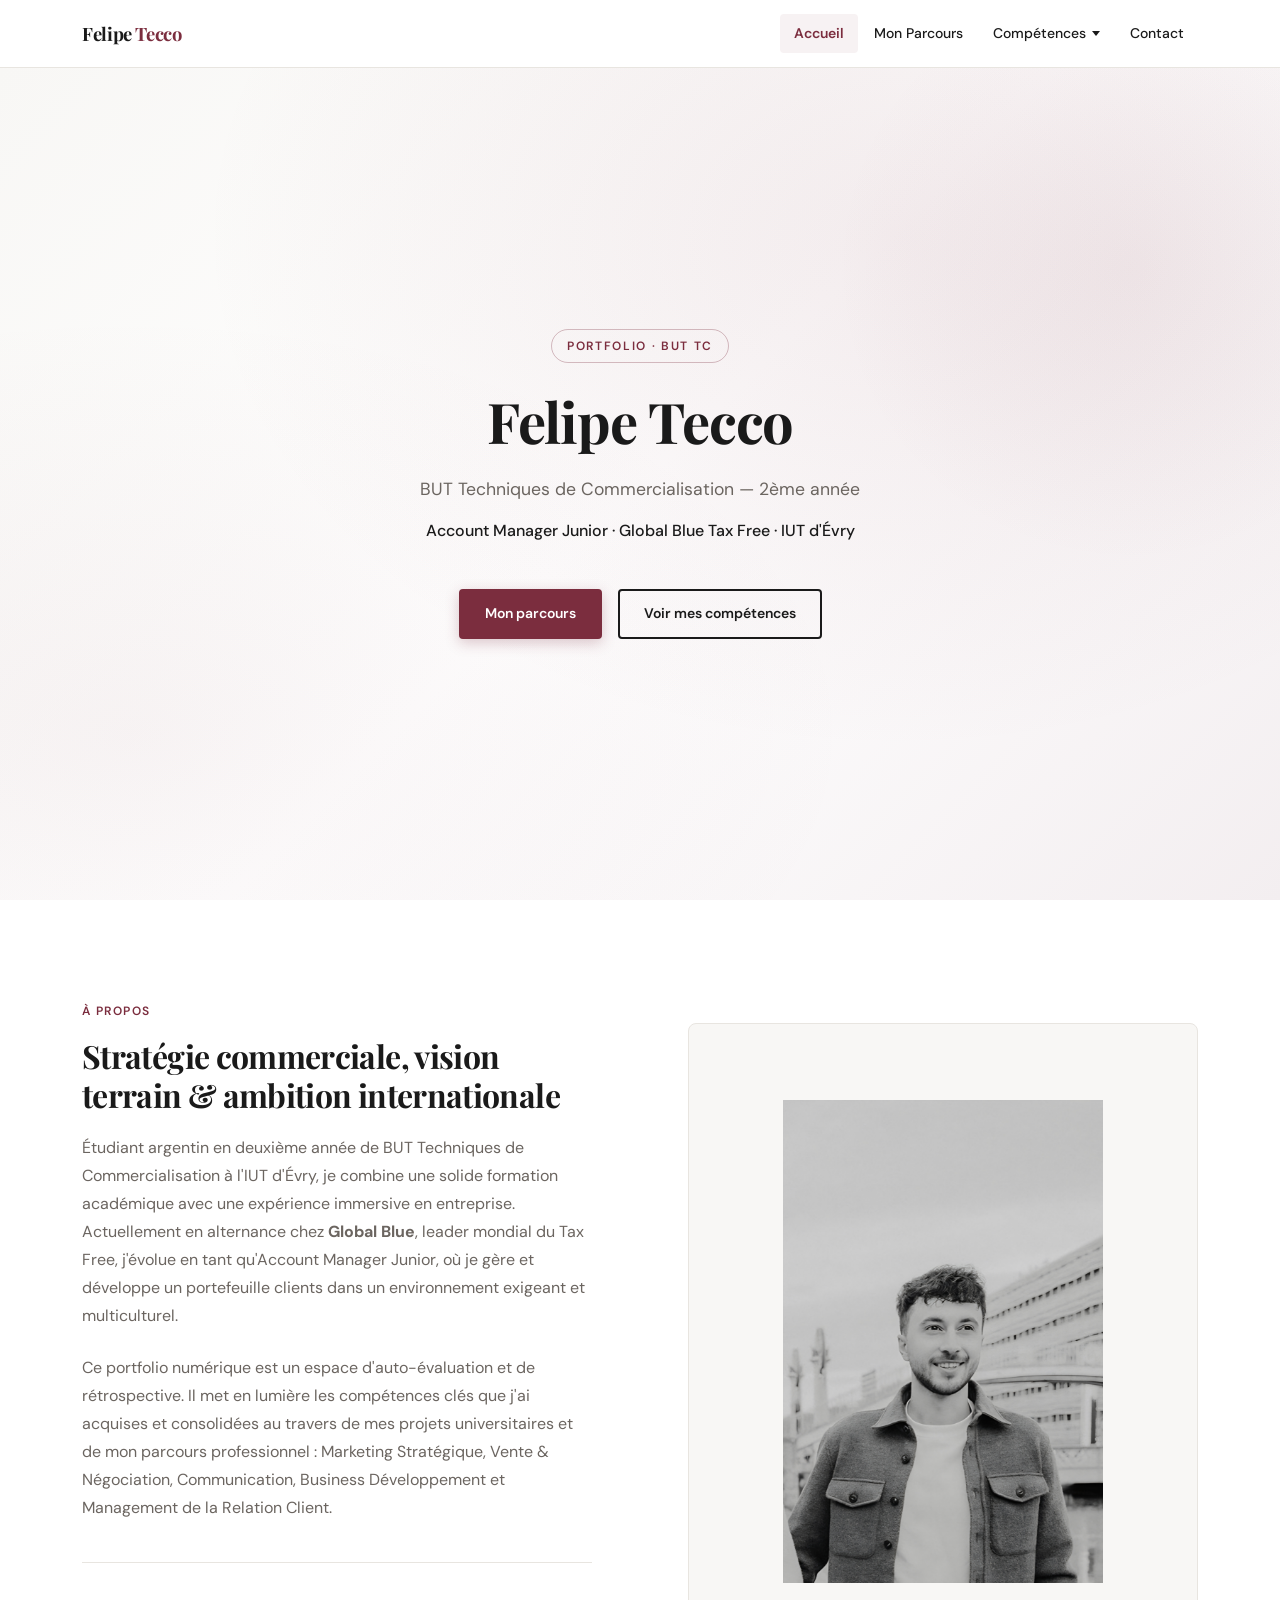
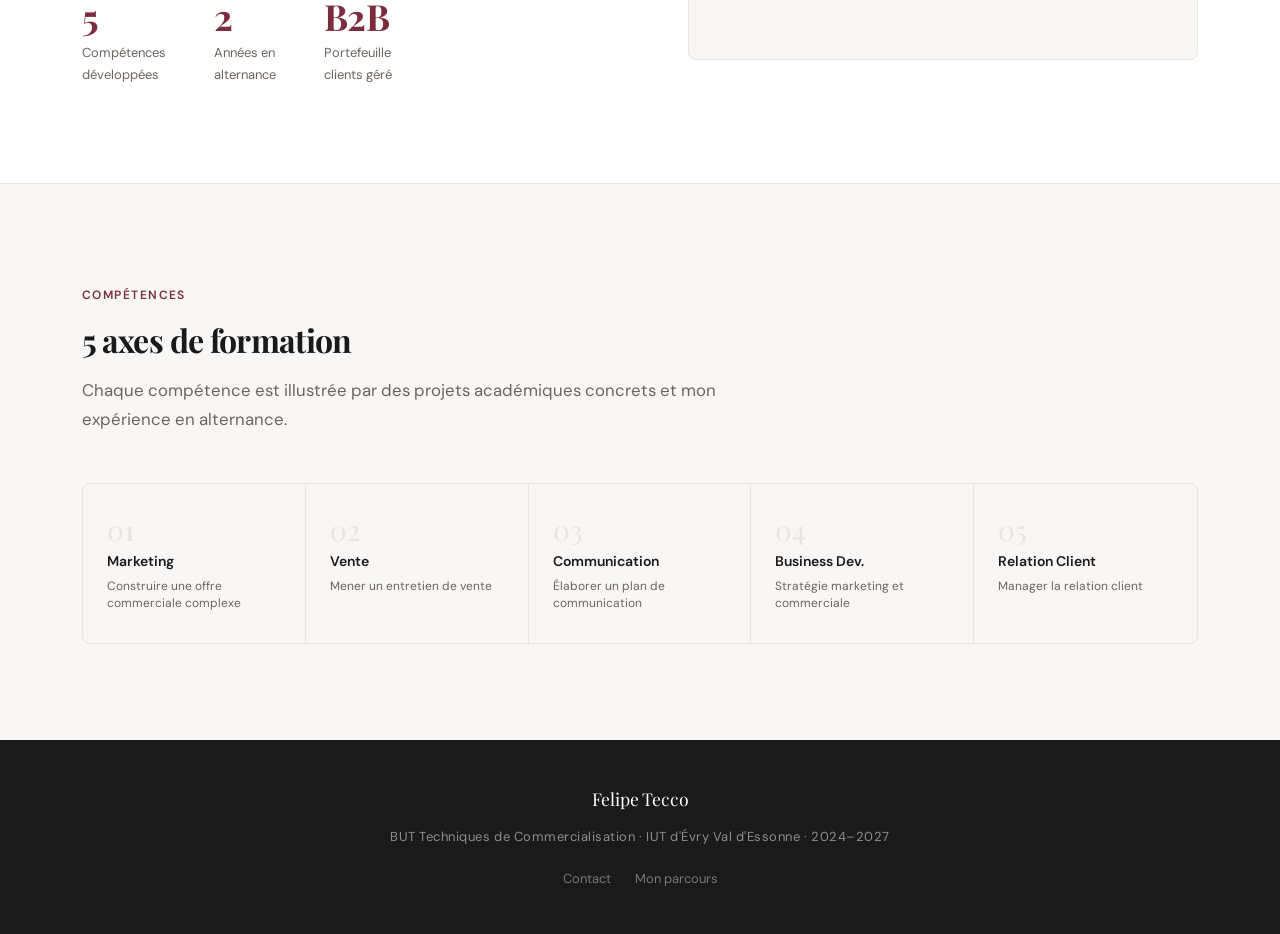
==== commit b0a9d391: "Remove AOS completely — was breaking all content visibility AOS sets opacity:0 on targeted elements;" ====
--- a/index.html
+++ b/index.html
@@ -8,7 +8,6 @@
   <link rel="preconnect" href="https://fonts.gstatic.com" crossorigin />
   <link href="https://fonts.googleapis.com/css2?family=Playfair+Display:wght@700;800&family=DM+Sans:wght@400;500;600&display=swap" rel="stylesheet" />
   <link rel="stylesheet" href="assets/style.css" />
-  <link rel="stylesheet" href="https://unpkg.com/aos@2.3.4/dist/aos.css" />
 </head>
 <body>
 
@@ -52,12 +51,12 @@
   <!-- HERO -->
   <section class="hero">
     <div class="hero__inner">
-      <span class="hero__eyebrow" data-aos="fade-down" data-aos-duration="600">Portfolio · BUT TC</span>
+      <span class="hero__eyebrow">Portfolio · BUT TC</span>
       <!-- PLACEHOLDER: Name displayed in hero -->
-      <h1 class="hero__title" data-aos="fade-up" data-aos-duration="700" data-aos-delay="100">Felipe Tecco</h1>
-      <p class="hero__subtitle" data-aos="fade-up" data-aos-duration="700" data-aos-delay="200">BUT Techniques de Commercialisation — 2ème année</p>
-      <p class="hero__accroche" data-aos="fade-up" data-aos-duration="700" data-aos-delay="300">Account Manager Junior · Global Blue Tax Free · IUT d'Évry</p>
-      <div class="hero__cta-group" data-aos="fade-up" data-aos-duration="700" data-aos-delay="400">
+      <h1 class="hero__title">Felipe Tecco</h1>
+      <p class="hero__subtitle">BUT Techniques de Commercialisation — 2ème année</p>
+      <p class="hero__accroche">Account Manager Junior · Global Blue Tax Free · IUT d'Évry</p>
+      <div class="hero__cta-group">
         <a href="profil.html" class="btn btn--primary">Mon parcours</a>
         <a href="competence1.html" class="btn btn--outline">Voir mes compétences</a>
       </div>
@@ -69,26 +68,26 @@
     <div class="container">
       <div class="intro-grid">
         <div class="intro-text">
-          <span class="section-label" data-aos="fade-right">À propos</span>
+          <span class="section-label">À propos</span>
           <h2>Stratégie commerciale, vision terrain &amp; ambition internationale</h2>
           <p>Étudiant argentin en deuxième année de BUT Techniques de Commercialisation à l'IUT d'Évry, je combine une solide formation académique avec une expérience immersive en entreprise. Actuellement en alternance chez <strong>Global Blue</strong>, leader mondial du Tax Free, j'évolue en tant qu'Account Manager Junior, où je gère et développe un portefeuille clients dans un environnement exigeant et multiculturel.</p>
           <p>Ce portfolio numérique est un espace d'auto-évaluation et de rétrospective. Il met en lumière les compétences clés que j'ai acquises et consolidées au travers de mes projets universitaires et de mon parcours professionnel : Marketing Stratégique, Vente &amp; Négociation, Communication, Business Développement et Management de la Relation Client.</p>
           <div class="intro-stat-row">
-            <div class="intro-stat" data-aos="zoom-in" data-aos-duration="600">
+            <div class="intro-stat">
               <h3>5</h3>
               <p>Compétences<br>développées</p>
             </div>
-            <div class="intro-stat" data-aos="zoom-in" data-aos-duration="600">
+            <div class="intro-stat">
               <h3>2</h3>
               <p>Années en<br>alternance</p>
             </div>
-            <div class="intro-stat" data-aos="zoom-in" data-aos-duration="600">
+            <div class="intro-stat">
               <h3>B2B</h3>
               <p>Portefeuille<br>clients géré</p>
             </div>
           </div>
         </div>
-        <div class="intro-visual" data-aos="fade-left" data-aos-duration="800">
+        <div class="intro-visual">
           <img src="photo%20felipe.jpg" alt="Felipe Tecco" class="intro-photo" />
         </div>
       </div>
@@ -100,31 +99,31 @@
   <!-- COMPETENCES STRIP -->
   <section class="section section--gray">
     <div class="container">
-      <span class="section-label" data-aos="fade-up">Compétences</span>
+      <span class="section-label">Compétences</span>
       <h2 class="section-title">5 axes de formation</h2>
       <p class="section-intro">Chaque compétence est illustrée par des projets académiques concrets et mon expérience en alternance.</p>
       <div class="comp-strip">
-        <a href="competence1.html" class="comp-strip__item" data-aos="fade-up" data-aos-delay="0">
+        <a href="competence1.html" class="comp-strip__item">
           <span class="comp-strip__num">01</span>
           <span class="comp-strip__title">Marketing</span>
           <span class="comp-strip__sub">Construire une offre commerciale complexe</span>
         </a>
-        <a href="competence2.html" class="comp-strip__item" data-aos="fade-up" data-aos-delay="80">
+        <a href="competence2.html" class="comp-strip__item">
           <span class="comp-strip__num">02</span>
           <span class="comp-strip__title">Vente</span>
           <span class="comp-strip__sub">Mener un entretien de vente</span>
         </a>
-        <a href="competence3.html" class="comp-strip__item" data-aos="fade-up" data-aos-delay="160">
+        <a href="competence3.html" class="comp-strip__item">
           <span class="comp-strip__num">03</span>
           <span class="comp-strip__title">Communication</span>
           <span class="comp-strip__sub">Élaborer un plan de communication</span>
         </a>
-        <a href="competence4.html" class="comp-strip__item" data-aos="fade-up" data-aos-delay="240">
+        <a href="competence4.html" class="comp-strip__item">
           <span class="comp-strip__num">04</span>
           <span class="comp-strip__title">Business Dev.</span>
           <span class="comp-strip__sub">Stratégie marketing et commerciale</span>
         </a>
-        <a href="competence5.html" class="comp-strip__item" data-aos="fade-up" data-aos-delay="320">
+        <a href="competence5.html" class="comp-strip__item">
           <span class="comp-strip__num">05</span>
           <span class="comp-strip__title">Relation Client</span>
           <span class="comp-strip__sub">Manager la relation client</span>
@@ -147,7 +146,6 @@
     </div>
   </footer>
 
-  <script src="https://unpkg.com/aos@2.3.4/dist/aos.js"></script>
   <script src="assets/main.js"></script>
 </body>
 </html>
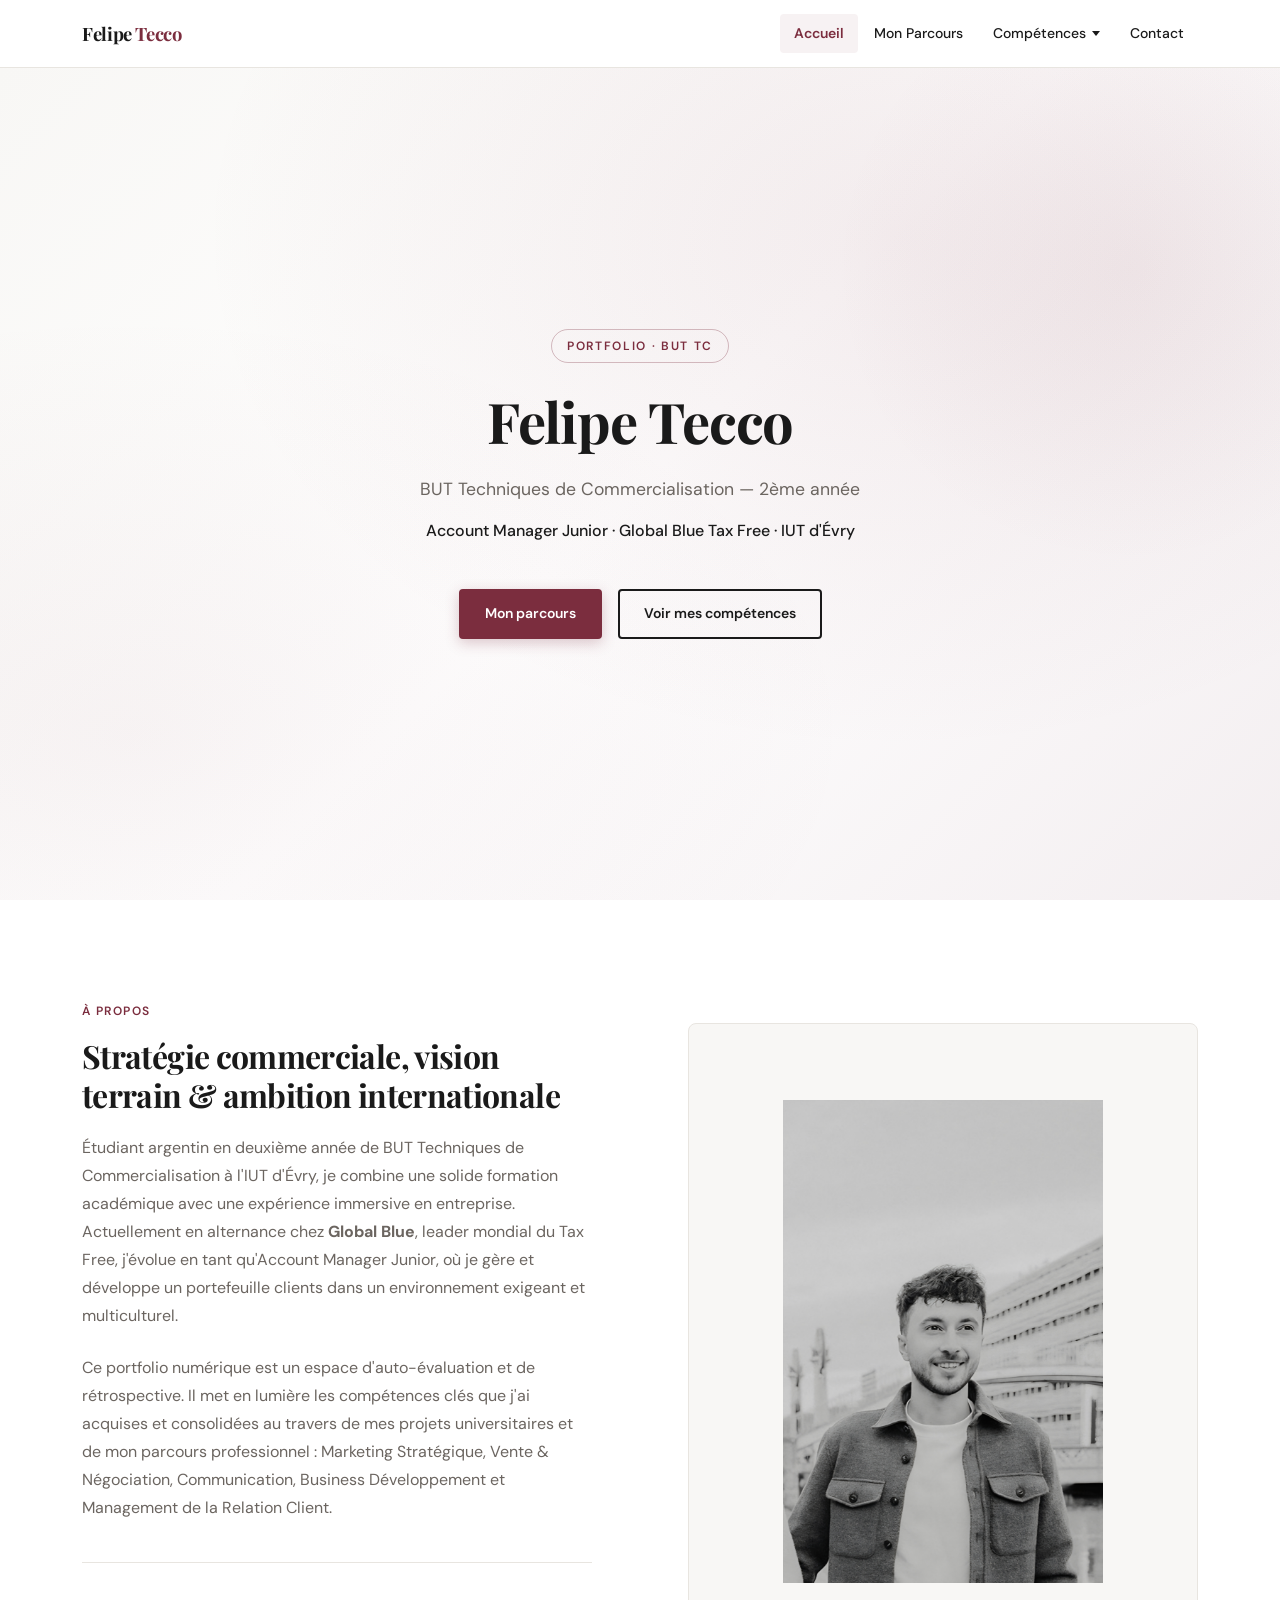
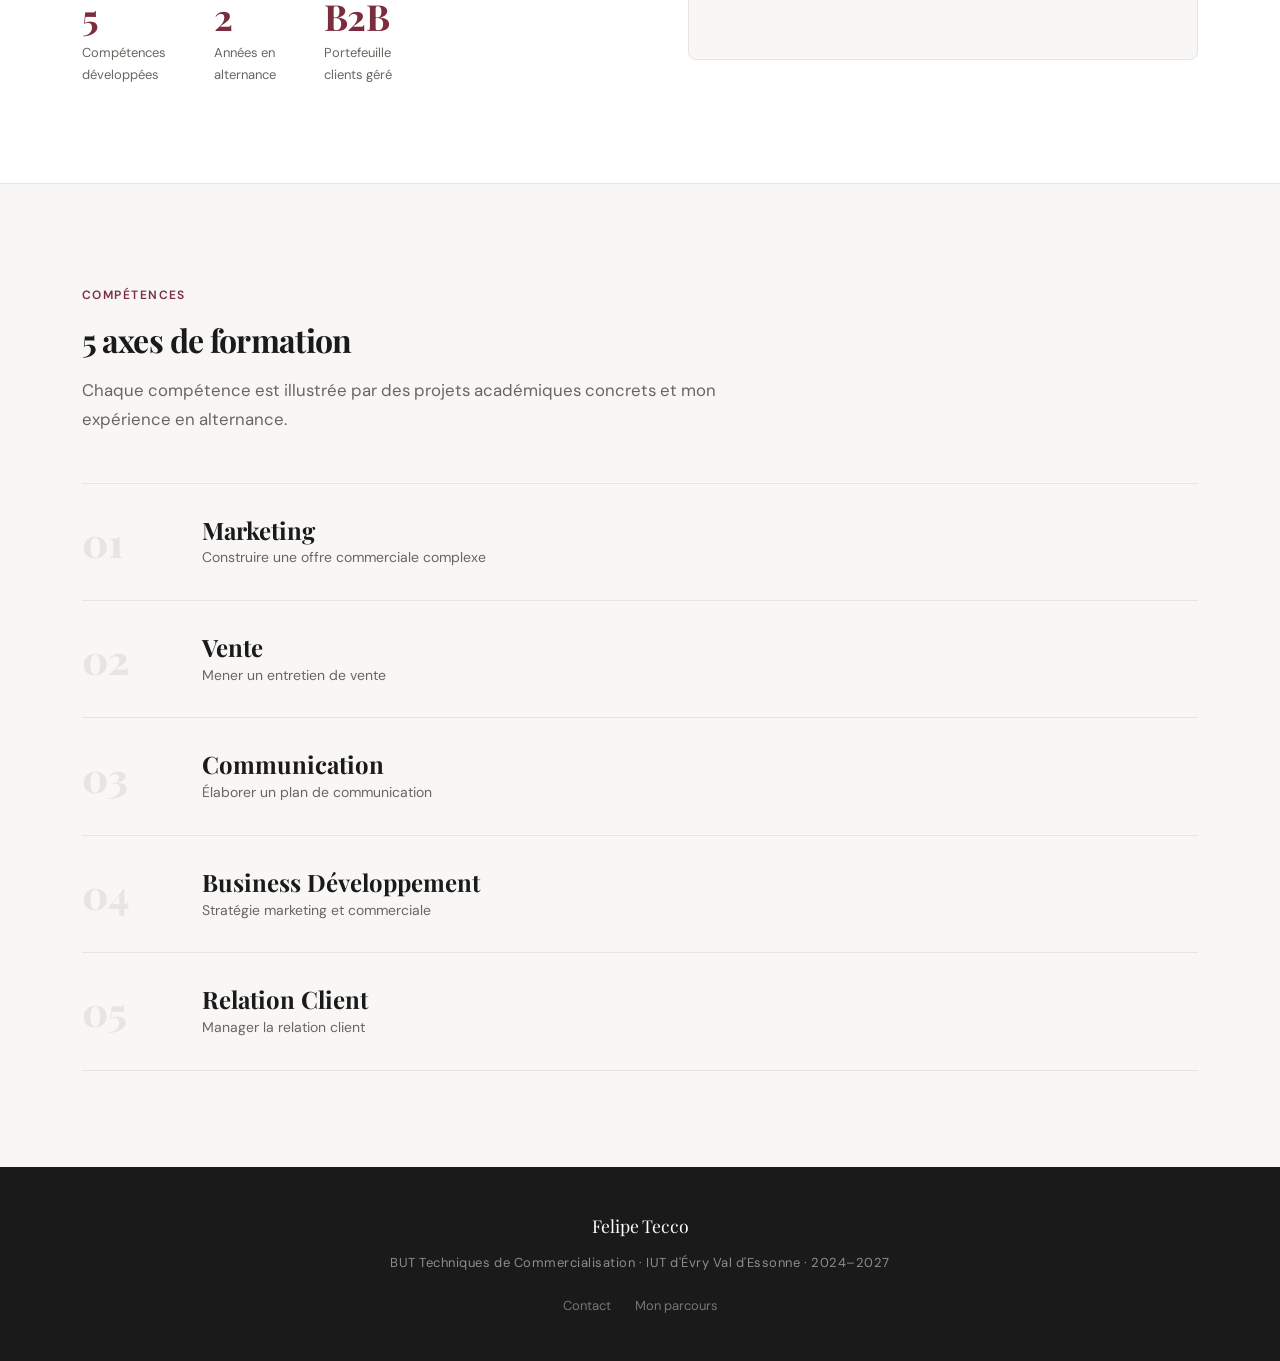
==== commit 02341a7b: "Redesign competences section with agency editorial list + scroll reveal - Replace generic 5-column b" ====
--- a/index.html
+++ b/index.html
@@ -103,30 +103,45 @@
       <h2 class="section-title">5 axes de formation</h2>
       <p class="section-intro">Chaque compétence est illustrée par des projets académiques concrets et mon expérience en alternance.</p>
       <div class="comp-strip">
-        <a href="competence1.html" class="comp-strip__item">
+        <a href="competence1.html" class="comp-strip__item reveal reveal--delay-1">
           <span class="comp-strip__num">01</span>
-          <span class="comp-strip__title">Marketing</span>
-          <span class="comp-strip__sub">Construire une offre commerciale complexe</span>
+          <div class="comp-strip__body">
+            <span class="comp-strip__title">Marketing</span>
+            <span class="comp-strip__sub">Construire une offre commerciale complexe</span>
+          </div>
+          <span class="comp-strip__arrow">→</span>
         </a>
-        <a href="competence2.html" class="comp-strip__item">
+        <a href="competence2.html" class="comp-strip__item reveal reveal--delay-2">
           <span class="comp-strip__num">02</span>
-          <span class="comp-strip__title">Vente</span>
-          <span class="comp-strip__sub">Mener un entretien de vente</span>
+          <div class="comp-strip__body">
+            <span class="comp-strip__title">Vente</span>
+            <span class="comp-strip__sub">Mener un entretien de vente</span>
+          </div>
+          <span class="comp-strip__arrow">→</span>
         </a>
-        <a href="competence3.html" class="comp-strip__item">
+        <a href="competence3.html" class="comp-strip__item reveal reveal--delay-3">
           <span class="comp-strip__num">03</span>
-          <span class="comp-strip__title">Communication</span>
-          <span class="comp-strip__sub">Élaborer un plan de communication</span>
+          <div class="comp-strip__body">
+            <span class="comp-strip__title">Communication</span>
+            <span class="comp-strip__sub">Élaborer un plan de communication</span>
+          </div>
+          <span class="comp-strip__arrow">→</span>
         </a>
-        <a href="competence4.html" class="comp-strip__item">
+        <a href="competence4.html" class="comp-strip__item reveal reveal--delay-4">
           <span class="comp-strip__num">04</span>
-          <span class="comp-strip__title">Business Dev.</span>
-          <span class="comp-strip__sub">Stratégie marketing et commerciale</span>
+          <div class="comp-strip__body">
+            <span class="comp-strip__title">Business Développement</span>
+            <span class="comp-strip__sub">Stratégie marketing et commerciale</span>
+          </div>
+          <span class="comp-strip__arrow">→</span>
         </a>
-        <a href="competence5.html" class="comp-strip__item">
+        <a href="competence5.html" class="comp-strip__item reveal reveal--delay-5">
           <span class="comp-strip__num">05</span>
-          <span class="comp-strip__title">Relation Client</span>
-          <span class="comp-strip__sub">Manager la relation client</span>
+          <div class="comp-strip__body">
+            <span class="comp-strip__title">Relation Client</span>
+            <span class="comp-strip__sub">Manager la relation client</span>
+          </div>
+          <span class="comp-strip__arrow">→</span>
         </a>
       </div>
     </div>
--- a/assets/style.css
+++ b/assets/style.css
@@ -1029,58 +1029,126 @@
   padding: 2rem;
 }
 
-/* Competences strip */
+/* Competences list — agency editorial style */
 .comp-strip {
+  display: flex;
+  flex-direction: column;
+  gap: 0;
+  margin-top: 3rem;
+}
+
+.comp-strip__item {
   display: grid;
-  grid-template-columns: repeat(5, 1fr);
-  gap: 0;
-  border: 1px solid var(--color-gray-mid);
-  border-radius: 8px;
-  overflow: hidden;
-}
-
-.comp-strip__item {
-  padding: 2rem 1.5rem;
-  display: flex;
-  flex-direction: column;
-  gap: 0.5rem;
-  border-right: 1px solid var(--color-gray-mid);
-  transition: background 0.3s ease, transform 0.3s ease, box-shadow 0.3s ease;
+  grid-template-columns: 5rem 1fr auto;
+  align-items: center;
+  gap: 0 2.5rem;
+  padding: 2rem 0;
+  border-top: 1px solid var(--color-gray-mid);
   text-decoration: none;
   color: inherit;
+  position: relative;
+  overflow: hidden;
+  transition: padding-left 0.35s cubic-bezier(0.4, 0, 0.2, 1);
+}
+
+.comp-strip__item::before {
+  content: '';
+  position: absolute;
+  left: 0;
+  top: 0;
+  width: 0;
+  height: 100%;
+  background: var(--color-bordeaux);
+  transition: width 0.35s cubic-bezier(0.4, 0, 0.2, 1);
+  z-index: 0;
 }
 
 .comp-strip__item:last-child {
-  border-right: none;
+  border-bottom: 1px solid var(--color-gray-mid);
 }
 
 .comp-strip__item:hover {
-  background: var(--color-white);
-  transform: translateY(-3px);
-  box-shadow: 0 8px 24px rgba(26,26,26,0.08);
-  z-index: 1;
-  position: relative;
+  padding-left: 1.5rem;
+}
+
+.comp-strip__item:hover::before {
+  width: 4px;
+}
+
+.comp-strip__item:hover .comp-strip__num {
+  color: var(--color-bordeaux);
+}
+
+.comp-strip__item:hover .comp-strip__title {
+  color: var(--color-bordeaux);
+}
+
+.comp-strip__item:hover .comp-strip__arrow {
+  transform: translateX(6px);
+  opacity: 1;
 }
 
 .comp-strip__num {
   font-family: var(--font-display);
-  font-size: 1.75rem;
+  font-size: 2.5rem;
+  font-weight: 800;
   color: var(--color-gray-mid);
   line-height: 1;
+  transition: color 0.3s ease;
+  position: relative;
+  z-index: 1;
+}
+
+.comp-strip__body {
+  display: flex;
+  flex-direction: column;
+  gap: 0.25rem;
+  position: relative;
+  z-index: 1;
 }
 
 .comp-strip__title {
+  font-family: var(--font-display);
+  font-size: 1.5rem;
+  font-weight: 700;
+  color: var(--color-black);
+  line-height: 1.2;
+  transition: color 0.3s ease;
+}
+
+.comp-strip__sub {
   font-size: 0.875rem;
-  font-weight: 600;
-  color: var(--color-black);
-  line-height: 1.3;
-}
-
-.comp-strip__sub {
-  font-size: 0.75rem;
   color: var(--color-gray-text);
   line-height: 1.4;
 }
+
+.comp-strip__arrow {
+  font-size: 1.25rem;
+  color: var(--color-bordeaux);
+  opacity: 0;
+  transition: transform 0.3s ease, opacity 0.3s ease;
+  position: relative;
+  z-index: 1;
+  flex-shrink: 0;
+}
+
+/* Scroll reveal */
+.reveal {
+  opacity: 0;
+  transform: translateY(28px);
+  transition: opacity 0.6s cubic-bezier(0.4, 0, 0.2, 1), transform 0.6s cubic-bezier(0.4, 0, 0.2, 1);
+}
+
+.reveal.visible {
+  opacity: 1;
+  transform: translateY(0);
+}
+
+.reveal--delay-1 { transition-delay: 0.1s; }
+.reveal--delay-2 { transition-delay: 0.2s; }
+.reveal--delay-3 { transition-delay: 0.3s; }
+.reveal--delay-4 { transition-delay: 0.4s; }
+.reveal--delay-5 { transition-delay: 0.5s; }
 
 /* ------------------------------------------------------------
    15. DIVIDER
@@ -1110,20 +1178,12 @@
    17. RESPONSIVE
    ------------------------------------------------------------ */
 @media (max-width: 1024px) {
-  .comp-strip {
-    grid-template-columns: repeat(3, 1fr);
-  }
-  .comp-strip__item:nth-child(3) {
-    border-right: none;
-  }
-  .comp-strip__item:nth-child(n+4) {
-    border-top: 1px solid var(--color-gray-mid);
-  }
-  .comp-strip__item:nth-child(4) {
-    border-right: 1px solid var(--color-gray-mid);
-  }
-  .comp-strip__item:nth-child(5) {
-    border-right: none;
+  .comp-strip__item {
+    grid-template-columns: 4rem 1fr auto;
+    gap: 0 1.75rem;
+  }
+  .comp-strip__title {
+    font-size: 1.25rem;
   }
 }
 
@@ -1177,24 +1237,18 @@
     grid-template-columns: 1fr;
   }
 
-  .comp-strip {
-    grid-template-columns: 1fr 1fr;
-  }
-
   .comp-strip__item {
-    border-right: 1px solid var(--color-gray-mid);
-  }
-
-  .comp-strip__item:nth-child(even) {
-    border-right: none;
-  }
-
-  .comp-strip__item:nth-child(odd) {
-    border-right: 1px solid var(--color-gray-mid);
-  }
-
-  .comp-strip__item:nth-child(n+3) {
-    border-top: 1px solid var(--color-gray-mid);
+    grid-template-columns: 3rem 1fr auto;
+    gap: 0 1.25rem;
+    padding: 1.5rem 0;
+  }
+
+  .comp-strip__num {
+    font-size: 1.75rem;
+  }
+
+  .comp-strip__title {
+    font-size: 1.1rem;
   }
 
   :root {
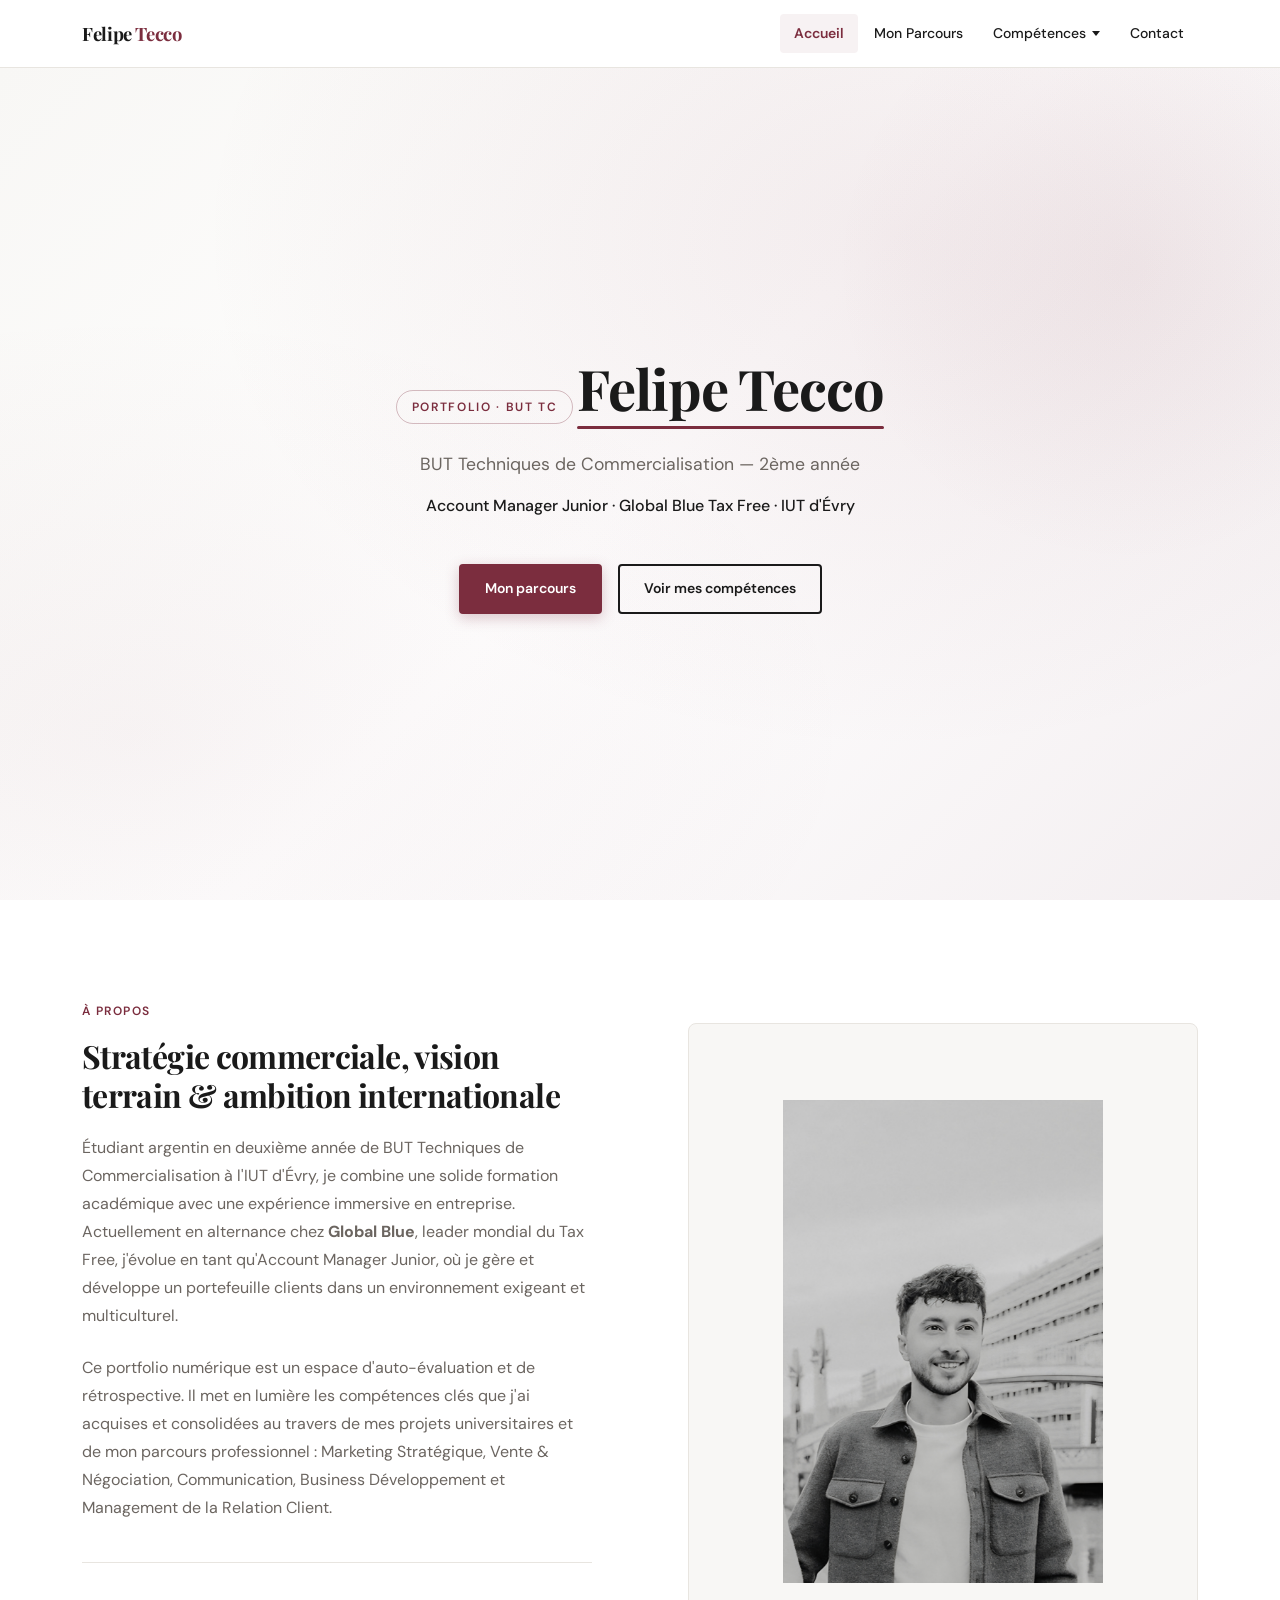
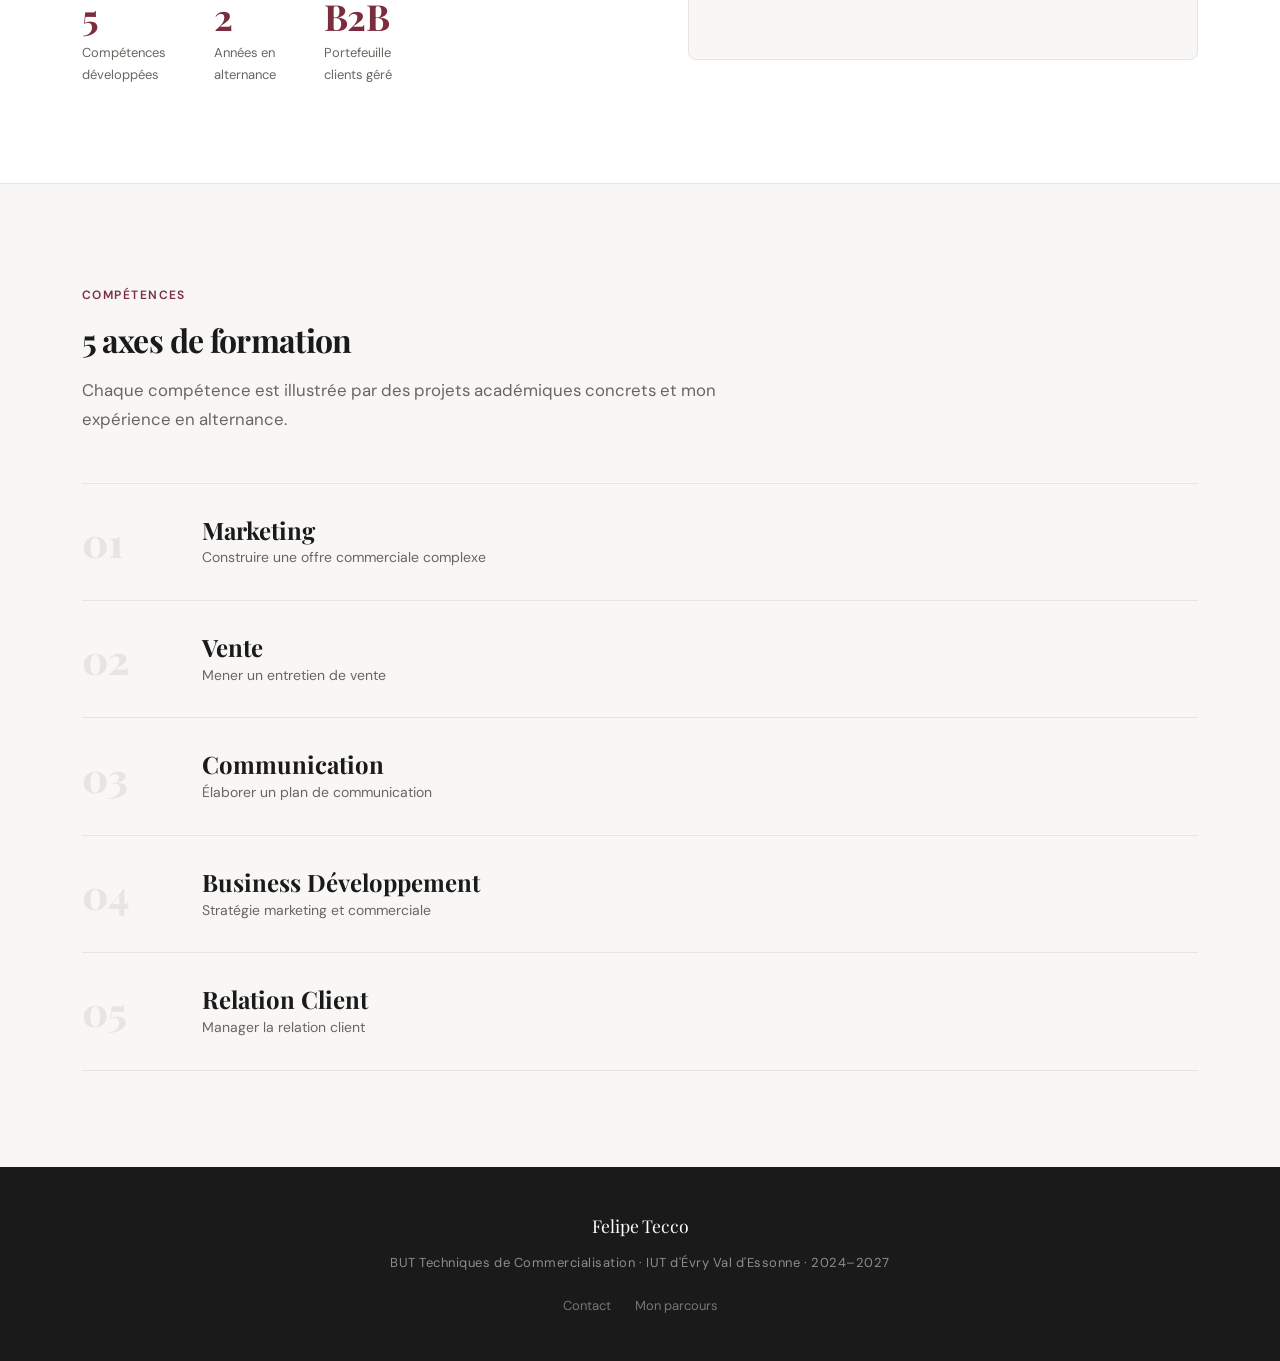
==== commit ccb50c7e: "Add hero entrance animations — first impression impact - Each hero element (eyebrow, title, subtitle" ====
--- a/index.html
+++ b/index.html
@@ -52,8 +52,7 @@
   <section class="hero">
     <div class="hero__inner">
       <span class="hero__eyebrow">Portfolio · BUT TC</span>
-      <!-- PLACEHOLDER: Name displayed in hero -->
-      <h1 class="hero__title">Felipe Tecco</h1>
+      <h1 class="hero__title">Felipe Tecco<span class="hero__title-line"></span></h1>
       <p class="hero__subtitle">BUT Techniques de Commercialisation — 2ème année</p>
       <p class="hero__accroche">Account Manager Junior · Global Blue Tax Free · IUT d'Évry</p>
       <div class="hero__cta-group">
--- a/assets/style.css
+++ b/assets/style.css
@@ -433,12 +433,16 @@
   padding: 0.35rem 0.9rem;
   border: 1px solid rgba(123, 45, 62, 0.3);
   border-radius: 100px;
+  animation: heroFadeUp 0.7s cubic-bezier(0.22, 1, 0.36, 1) both;
+  animation-delay: 0.1s;
 }
 
 .hero__title {
   font-size: clamp(2.5rem, 7vw, var(--size-h1));
   margin-bottom: 1.25rem;
   color: var(--color-black);
+  animation: heroFadeUp 0.8s cubic-bezier(0.22, 1, 0.36, 1) both;
+  animation-delay: 0.28s;
 }
 
 .hero__subtitle {
@@ -448,6 +452,8 @@
   color: var(--color-gray-text);
   margin-bottom: 0.75rem;
   max-width: none;
+  animation: heroFadeUp 0.8s cubic-bezier(0.22, 1, 0.36, 1) both;
+  animation-delay: 0.44s;
 }
 
 .hero__accroche {
@@ -457,6 +463,8 @@
   color: var(--color-black);
   margin-bottom: 2.75rem;
   max-width: none;
+  animation: heroFadeUp 0.8s cubic-bezier(0.22, 1, 0.36, 1) both;
+  animation-delay: 0.56s;
 }
 
 .hero__cta-group {
@@ -464,6 +472,40 @@
   gap: 1rem;
   justify-content: center;
   flex-wrap: wrap;
+  animation: heroFadeUp 0.8s cubic-bezier(0.22, 1, 0.36, 1) both;
+  animation-delay: 0.72s;
+}
+
+@keyframes heroFadeUp {
+  from {
+    opacity: 0;
+    transform: translateY(28px);
+  }
+  to {
+    opacity: 1;
+    transform: translateY(0);
+  }
+}
+
+.hero__title {
+  position: relative;
+  display: inline-block;
+}
+
+.hero__title-line {
+  display: block;
+  height: 3px;
+  background: var(--color-bordeaux);
+  border-radius: 2px;
+  margin-top: 0.35rem;
+  width: 0;
+  animation: heroLineExpand 0.7s cubic-bezier(0.22, 1, 0.36, 1) forwards;
+  animation-delay: 0.9s;
+}
+
+@keyframes heroLineExpand {
+  from { width: 0; }
+  to   { width: 100%; }
 }
 
 /* ------------------------------------------------------------
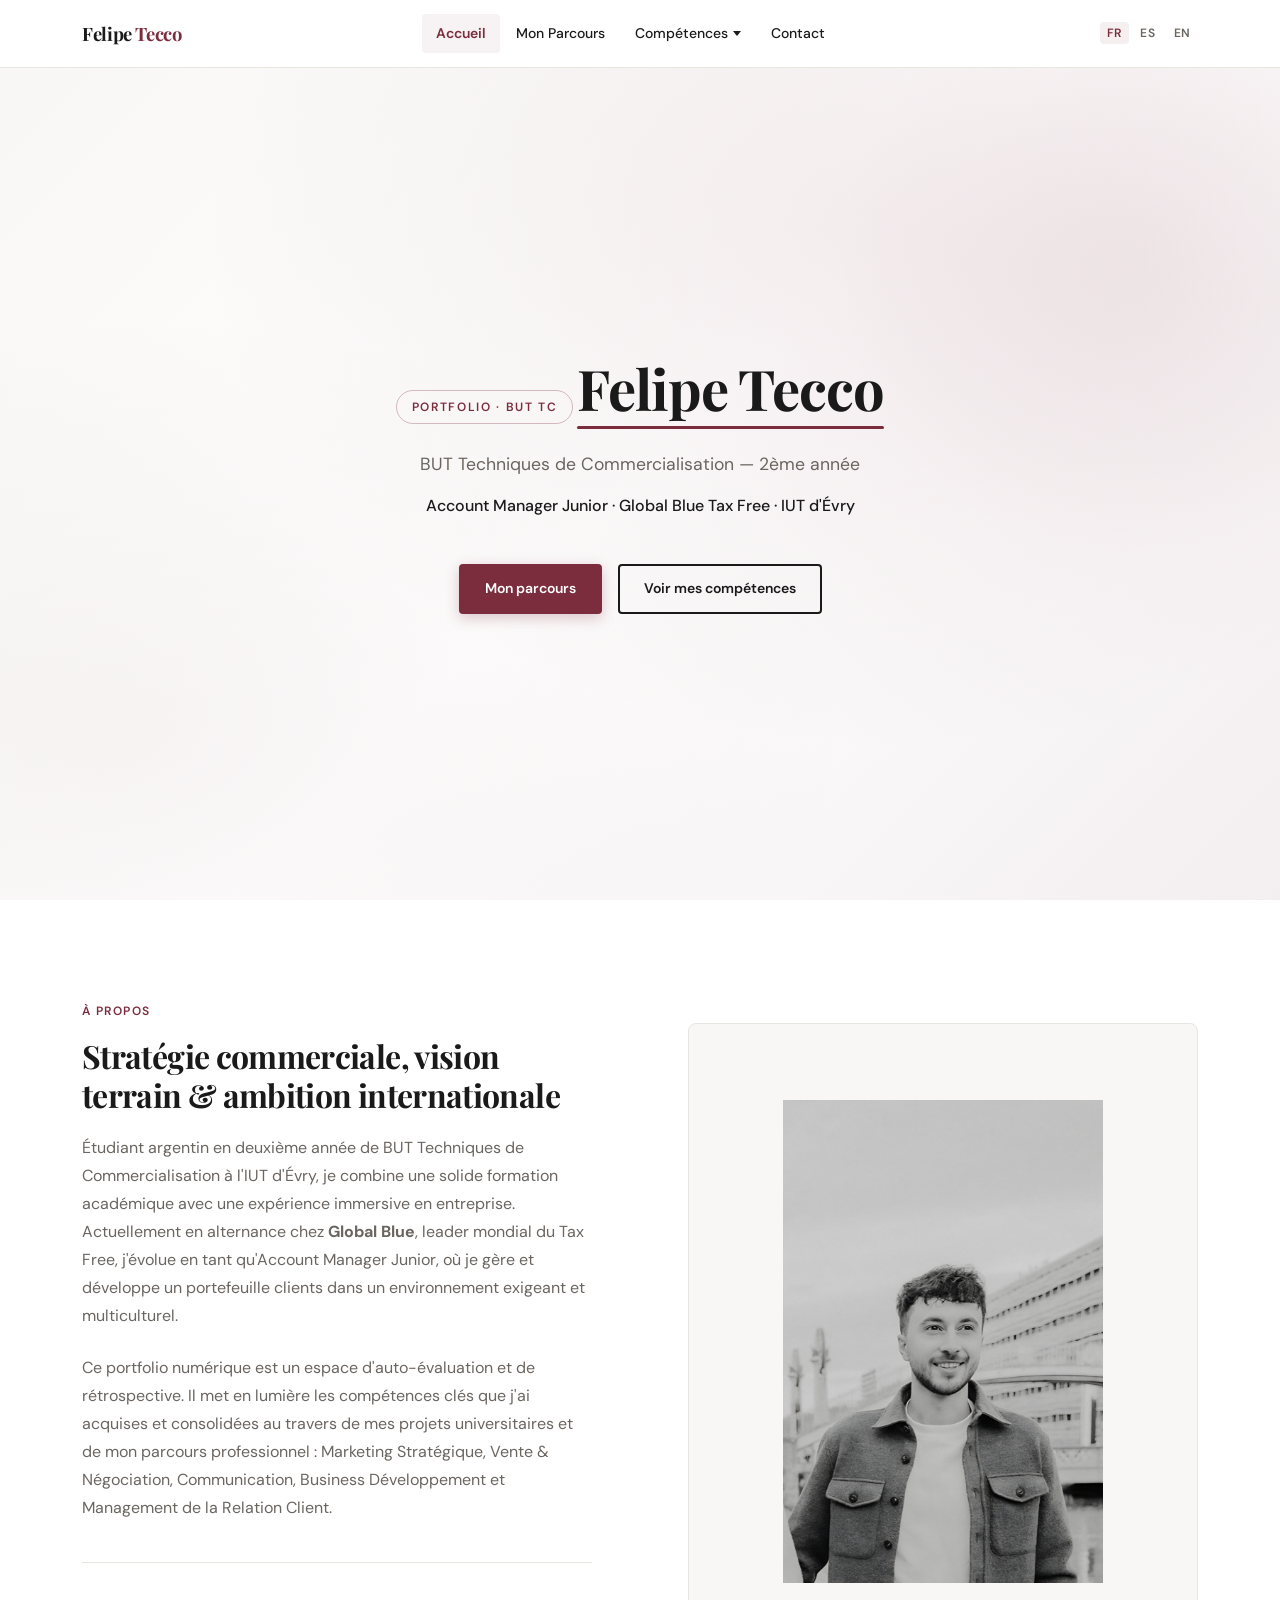
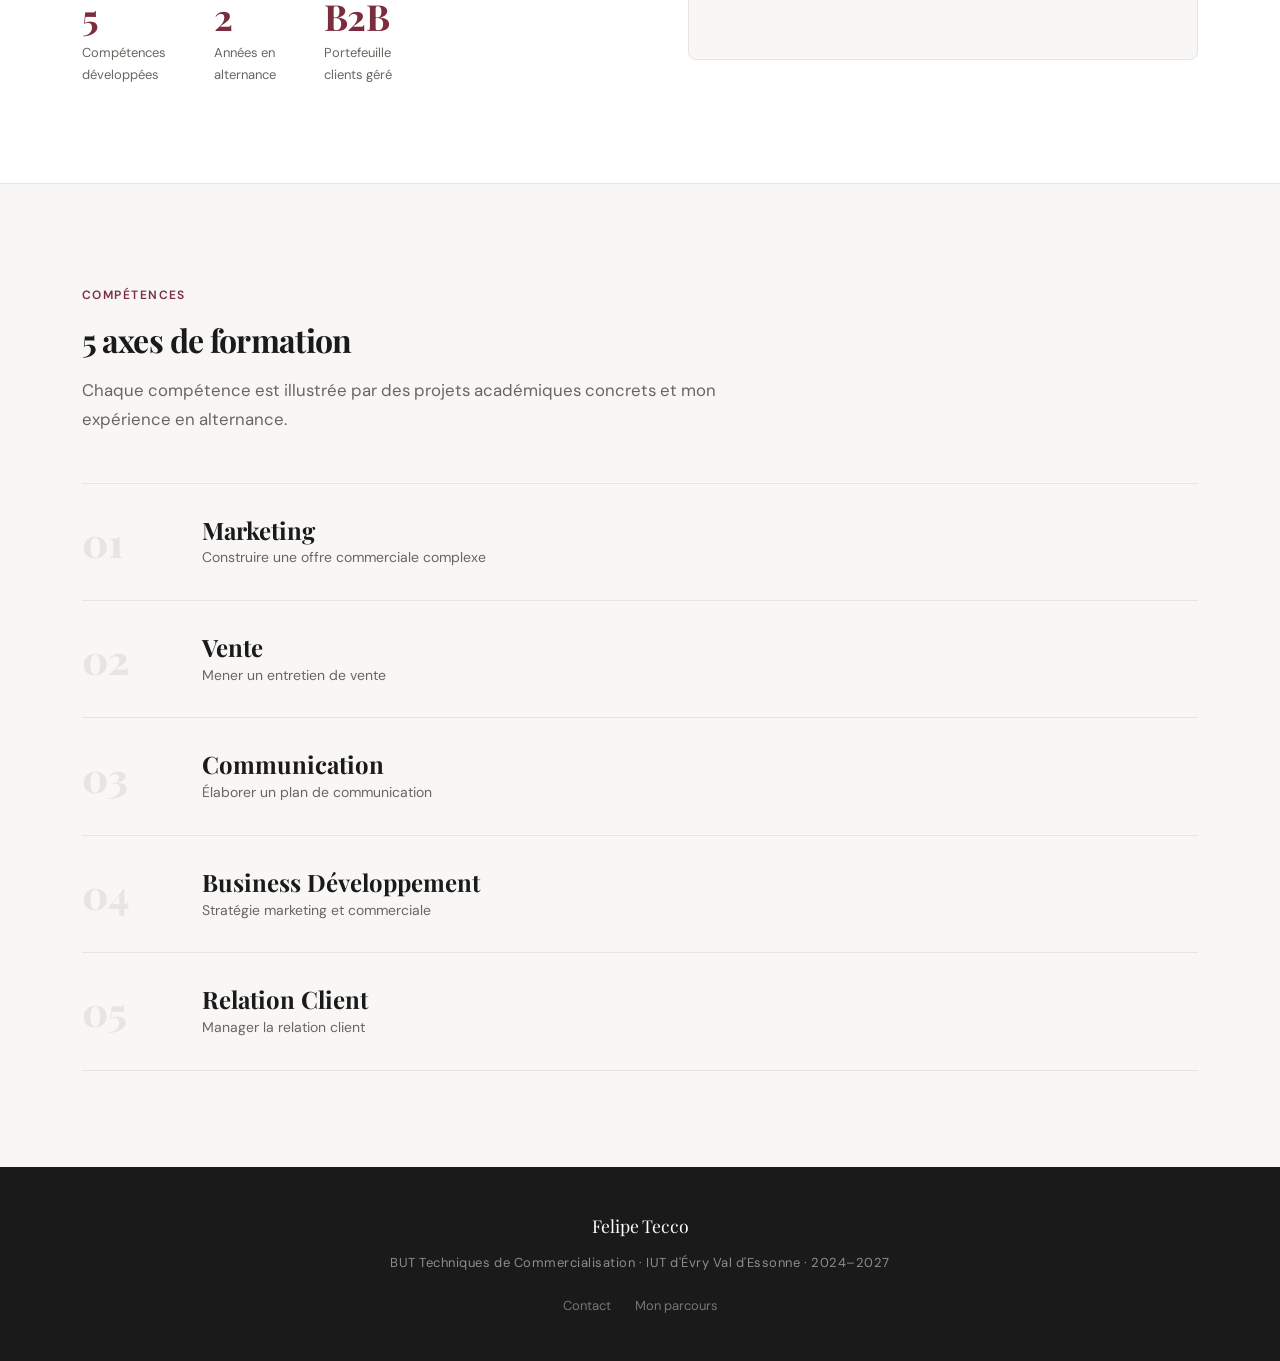
==== commit c2d7c9eb: "Wire data-i18n attributes across all 8 pages and add lang switcher UI - Add FR/ES/EN language switch" ====
--- a/index.html
+++ b/index.html
@@ -17,47 +17,52 @@
       <!-- PLACEHOLDER: Replace "Felipe Tecco" with actual display name if needed -->
       <a href="index.html" class="nav__brand">Felipe <span>Tecco</span></a>
       <ul class="nav__links">
-        <li><a href="index.html" class="nav__link">Accueil</a></li>
-        <li><a href="profil.html" class="nav__link">Mon Parcours</a></li>
+        <li><a href="index.html" class="nav__link" data-i18n="nav_home">Accueil</a></li>
+        <li><a href="profil.html" class="nav__link" data-i18n="nav_parcours">Mon Parcours</a></li>
         <li class="nav__dropdown">
-          <span class="nav__dropdown-toggle" tabindex="0">Compétences <span class="chevron"></span></span>
+          <span class="nav__dropdown-toggle" tabindex="0"><span data-i18n="nav_competences">Compétences</span> <span class="chevron"></span></span>
           <ul class="nav__dropdown-menu">
-            <li><a href="competence1.html" class="nav__dropdown-item">Compétence 1 <span class="item-sub">Marketing</span></a></li>
-            <li><a href="competence2.html" class="nav__dropdown-item">Compétence 2 <span class="item-sub">Vente</span></a></li>
-            <li><a href="competence3.html" class="nav__dropdown-item">Compétence 3 <span class="item-sub">Communication</span></a></li>
-            <li><a href="competence4.html" class="nav__dropdown-item">Compétence 4 <span class="item-sub">Business Développement</span></a></li>
-            <li><a href="competence5.html" class="nav__dropdown-item">Compétence 5 <span class="item-sub">Relation Client</span></a></li>
+            <li><a href="competence1.html" class="nav__dropdown-item"><span data-i18n="nav_comp1">Compétence 1</span> <span class="item-sub" data-i18n="nav_comp1sub">Marketing</span></a></li>
+            <li><a href="competence2.html" class="nav__dropdown-item"><span data-i18n="nav_comp2">Compétence 2</span> <span class="item-sub" data-i18n="nav_comp2sub">Vente</span></a></li>
+            <li><a href="competence3.html" class="nav__dropdown-item"><span data-i18n="nav_comp3">Compétence 3</span> <span class="item-sub" data-i18n="nav_comp3sub">Communication</span></a></li>
+            <li><a href="competence4.html" class="nav__dropdown-item"><span data-i18n="nav_comp4">Compétence 4</span> <span class="item-sub" data-i18n="nav_comp4sub">Business Développement</span></a></li>
+            <li><a href="competence5.html" class="nav__dropdown-item"><span data-i18n="nav_comp5">Compétence 5</span> <span class="item-sub" data-i18n="nav_comp5sub">Relation Client</span></a></li>
           </ul>
         </li>
-        <li><a href="contact.html" class="nav__link">Contact</a></li>
+        <li><a href="contact.html" class="nav__link" data-i18n="nav_contact">Contact</a></li>
       </ul>
-      <button class="nav__hamburger" aria-label="Ouvrir le menu"><span></span><span></span><span></span></button>
+      <div class="lang-switcher">
+        <button class="lang-btn" data-lang="fr">FR</button>
+        <button class="lang-btn" data-lang="es">ES</button>
+        <button class="lang-btn" data-lang="en">EN</button>
+      </div>
+      <button class="nav__hamburger" data-i18n-aria="nav_hamburger" aria-label="Ouvrir le menu"><span></span><span></span><span></span></button>
     </div>
     <div class="nav__mobile">
-      <a href="index.html" class="nav__link">Accueil</a>
-      <a href="profil.html" class="nav__link">Mon Parcours</a>
-      <span class="nav__dropdown-toggle">Compétences <span class="chevron"></span></span>
+      <a href="index.html" class="nav__link" data-i18n="nav_home">Accueil</a>
+      <a href="profil.html" class="nav__link" data-i18n="nav_parcours">Mon Parcours</a>
+      <span class="nav__dropdown-toggle"><span data-i18n="nav_competences">Compétences</span> <span class="chevron"></span></span>
       <ul class="nav__dropdown-menu">
-        <li><a href="competence1.html" class="nav__dropdown-item">Compétence 1 — Marketing</a></li>
-        <li><a href="competence2.html" class="nav__dropdown-item">Compétence 2 — Vente</a></li>
-        <li><a href="competence3.html" class="nav__dropdown-item">Compétence 3 — Communication</a></li>
-        <li><a href="competence4.html" class="nav__dropdown-item">Compétence 4 — Business Développement</a></li>
-        <li><a href="competence5.html" class="nav__dropdown-item">Compétence 5 — Relation Client</a></li>
+        <li><a href="competence1.html" class="nav__dropdown-item" data-i18n="nav_mob_comp1">Compétence 1 — Marketing</a></li>
+        <li><a href="competence2.html" class="nav__dropdown-item" data-i18n="nav_mob_comp2">Compétence 2 — Vente</a></li>
+        <li><a href="competence3.html" class="nav__dropdown-item" data-i18n="nav_mob_comp3">Compétence 3 — Communication</a></li>
+        <li><a href="competence4.html" class="nav__dropdown-item" data-i18n="nav_mob_comp4">Compétence 4 — Business Développement</a></li>
+        <li><a href="competence5.html" class="nav__dropdown-item" data-i18n="nav_mob_comp5">Compétence 5 — Relation Client</a></li>
       </ul>
-      <a href="contact.html" class="nav__link">Contact</a>
+      <a href="contact.html" class="nav__link" data-i18n="nav_contact">Contact</a>
     </div>
   </nav>
 
   <!-- HERO -->
   <section class="hero">
     <div class="hero__inner">
-      <span class="hero__eyebrow">Portfolio · BUT TC</span>
+      <span class="hero__eyebrow" data-i18n="hero_eyebrow">Portfolio · BUT TC</span>
       <h1 class="hero__title">Felipe Tecco<span class="hero__title-line"></span></h1>
-      <p class="hero__subtitle">BUT Techniques de Commercialisation — 2ème année</p>
-      <p class="hero__accroche">Account Manager Junior · Global Blue Tax Free · IUT d'Évry</p>
+      <p class="hero__subtitle" data-i18n="hero_subtitle">BUT Techniques de Commercialisation — 2ème année</p>
+      <p class="hero__accroche" data-i18n="hero_accroche">Account Manager Junior · Global Blue Tax Free · IUT d'Évry</p>
       <div class="hero__cta-group">
-        <a href="profil.html" class="btn btn--primary">Mon parcours</a>
-        <a href="competence1.html" class="btn btn--outline">Voir mes compétences</a>
+        <a href="profil.html" class="btn btn--primary" data-i18n="hero_cta_parcours">Mon parcours</a>
+        <a href="competence1.html" class="btn btn--outline" data-i18n="hero_cta_comp">Voir mes compétences</a>
       </div>
     </div>
   </section>
@@ -67,22 +72,22 @@
     <div class="container">
       <div class="intro-grid">
         <div class="intro-text">
-          <span class="section-label">À propos</span>
-          <h2>Stratégie commerciale, vision terrain &amp; ambition internationale</h2>
-          <p>Étudiant argentin en deuxième année de BUT Techniques de Commercialisation à l'IUT d'Évry, je combine une solide formation académique avec une expérience immersive en entreprise. Actuellement en alternance chez <strong>Global Blue</strong>, leader mondial du Tax Free, j'évolue en tant qu'Account Manager Junior, où je gère et développe un portefeuille clients dans un environnement exigeant et multiculturel.</p>
-          <p>Ce portfolio numérique est un espace d'auto-évaluation et de rétrospective. Il met en lumière les compétences clés que j'ai acquises et consolidées au travers de mes projets universitaires et de mon parcours professionnel : Marketing Stratégique, Vente &amp; Négociation, Communication, Business Développement et Management de la Relation Client.</p>
+          <span class="section-label" data-i18n="intro_label">À propos</span>
+          <h2 data-i18n="intro_h2">Stratégie commerciale, vision terrain &amp; ambition internationale</h2>
+          <p data-i18n-html="intro_p1">Étudiant argentin en deuxième année de BUT Techniques de Commercialisation à l'IUT d'Évry, je combine une solide formation académique avec une expérience immersive en entreprise. Actuellement en alternance chez <strong>Global Blue</strong>, leader mondial du Tax Free, j'évolue en tant qu'Account Manager Junior, où je gère et développe un portefeuille clients dans un environnement exigeant et multiculturel.</p>
+          <p data-i18n-html="intro_p2">Ce portfolio numérique est un espace d'auto-évaluation et de rétrospective. Il met en lumière les compétences clés que j'ai acquises et consolidées au travers de mes projets universitaires et de mon parcours professionnel : Marketing Stratégique, Vente &amp; Négociation, Communication, Business Développement et Management de la Relation Client.</p>
           <div class="intro-stat-row">
             <div class="intro-stat">
               <h3>5</h3>
-              <p>Compétences<br>développées</p>
+              <p data-i18n-html="intro_stat1">Compétences<br>développées</p>
             </div>
             <div class="intro-stat">
               <h3>2</h3>
-              <p>Années en<br>alternance</p>
+              <p data-i18n-html="intro_stat2">Années en<br>alternance</p>
             </div>
             <div class="intro-stat">
               <h3>B2B</h3>
-              <p>Portefeuille<br>clients géré</p>
+              <p data-i18n-html="intro_stat3">Portefeuille<br>clients géré</p>
             </div>
           </div>
         </div>
@@ -98,47 +103,47 @@
   <!-- COMPETENCES STRIP -->
   <section class="section section--gray">
     <div class="container">
-      <span class="section-label">Compétences</span>
-      <h2 class="section-title">5 axes de formation</h2>
-      <p class="section-intro">Chaque compétence est illustrée par des projets académiques concrets et mon expérience en alternance.</p>
+      <span class="section-label" data-i18n="comp_label">Compétences</span>
+      <h2 class="section-title" data-i18n="comp_h2">5 axes de formation</h2>
+      <p class="section-intro" data-i18n="comp_intro">Chaque compétence est illustrée par des projets académiques concrets et mon expérience en alternance.</p>
       <div class="comp-strip">
         <a href="competence1.html" class="comp-strip__item reveal reveal--delay-1">
           <span class="comp-strip__num">01</span>
           <div class="comp-strip__body">
-            <span class="comp-strip__title">Marketing</span>
-            <span class="comp-strip__sub">Construire une offre commerciale complexe</span>
+            <span class="comp-strip__title" data-i18n="comp_strip_title1">Marketing</span>
+            <span class="comp-strip__sub" data-i18n="comp_strip_sub1">Construire une offre commerciale complexe</span>
           </div>
           <span class="comp-strip__arrow">→</span>
         </a>
         <a href="competence2.html" class="comp-strip__item reveal reveal--delay-2">
           <span class="comp-strip__num">02</span>
           <div class="comp-strip__body">
-            <span class="comp-strip__title">Vente</span>
-            <span class="comp-strip__sub">Mener un entretien de vente</span>
+            <span class="comp-strip__title" data-i18n="comp_strip_title2">Vente</span>
+            <span class="comp-strip__sub" data-i18n="comp_strip_sub2">Mener un entretien de vente</span>
           </div>
           <span class="comp-strip__arrow">→</span>
         </a>
         <a href="competence3.html" class="comp-strip__item reveal reveal--delay-3">
           <span class="comp-strip__num">03</span>
           <div class="comp-strip__body">
-            <span class="comp-strip__title">Communication</span>
-            <span class="comp-strip__sub">Élaborer un plan de communication</span>
+            <span class="comp-strip__title" data-i18n="comp_strip_title3">Communication</span>
+            <span class="comp-strip__sub" data-i18n="comp_strip_sub3">Élaborer un plan de communication</span>
           </div>
           <span class="comp-strip__arrow">→</span>
         </a>
         <a href="competence4.html" class="comp-strip__item reveal reveal--delay-4">
           <span class="comp-strip__num">04</span>
           <div class="comp-strip__body">
-            <span class="comp-strip__title">Business Développement</span>
-            <span class="comp-strip__sub">Stratégie marketing et commerciale</span>
+            <span class="comp-strip__title" data-i18n="comp_strip_title4">Business Développement</span>
+            <span class="comp-strip__sub" data-i18n="comp_strip_sub4">Stratégie marketing et commerciale</span>
           </div>
           <span class="comp-strip__arrow">→</span>
         </a>
         <a href="competence5.html" class="comp-strip__item reveal reveal--delay-5">
           <span class="comp-strip__num">05</span>
           <div class="comp-strip__body">
-            <span class="comp-strip__title">Relation Client</span>
-            <span class="comp-strip__sub">Manager la relation client</span>
+            <span class="comp-strip__title" data-i18n="comp_strip_title5">Relation Client</span>
+            <span class="comp-strip__sub" data-i18n="comp_strip_sub5">Manager la relation client</span>
           </div>
           <span class="comp-strip__arrow">→</span>
         </a>
@@ -151,15 +156,16 @@
     <div class="container">
       <div class="footer__inner">
         <span class="footer__name">Felipe Tecco</span>
-        <span class="footer__meta">BUT Techniques de Commercialisation · IUT d'Évry Val d'Essonne · 2024–2027</span>
+        <span class="footer__meta" data-i18n="footer_meta">BUT Techniques de Commercialisation · IUT d'Évry Val d'Essonne · 2024–2027</span>
         <div class="footer__links">
-          <a href="contact.html">Contact</a>
-          <a href="profil.html">Mon parcours</a>
+          <a href="contact.html" data-i18n="footer_contact">Contact</a>
+          <a href="profil.html" data-i18n="footer_parcours">Mon parcours</a>
         </div>
       </div>
     </div>
   </footer>
 
+  <script src="assets/i18n.js"></script>
   <script src="assets/main.js"></script>
 </body>
 </html>
--- a/assets/style.css
+++ b/assets/style.css
@@ -292,6 +292,43 @@
   margin-top: 0.1rem;
 }
 
+
+/* Language switcher */
+.lang-switcher {
+  display: flex;
+  align-items: center;
+  gap: 4px;
+  margin-left: 1.25rem;
+}
+
+.lang-btn {
+  font-family: var(--font-body);
+  font-size: 0.75rem;
+  font-weight: 600;
+  letter-spacing: 0.06em;
+  color: var(--color-gray-text);
+  padding: 3px 7px;
+  border-radius: var(--radius);
+  transition: color var(--transition), background var(--transition);
+  text-transform: uppercase;
+}
+
+.lang-btn:hover {
+  color: var(--color-black);
+  background: var(--color-gray-mid);
+}
+
+.lang-btn.active {
+  color: var(--color-bordeaux);
+  background: rgba(123, 45, 62, 0.08);
+}
+
+@media (max-width: 900px) {
+  .lang-switcher {
+    margin-left: 0;
+    margin-right: auto;
+  }
+}
 /* Hamburger */
 .nav__hamburger {
   display: none;
@@ -433,16 +470,20 @@
   padding: 0.35rem 0.9rem;
   border: 1px solid rgba(123, 45, 62, 0.3);
   border-radius: 100px;
-  animation: heroFadeUp 0.7s cubic-bezier(0.22, 1, 0.36, 1) both;
-  animation-delay: 0.1s;
+  opacity: 0;
+  transform: translateY(24px);
+  transition: opacity 0.7s cubic-bezier(0.22,1,0.36,1), transform 0.7s cubic-bezier(0.22,1,0.36,1);
 }
 
 .hero__title {
   font-size: clamp(2.5rem, 7vw, var(--size-h1));
   margin-bottom: 1.25rem;
   color: var(--color-black);
-  animation: heroFadeUp 0.8s cubic-bezier(0.22, 1, 0.36, 1) both;
-  animation-delay: 0.28s;
+  position: relative;
+  display: inline-block;
+  opacity: 0;
+  transform: translateY(28px);
+  transition: opacity 0.75s cubic-bezier(0.22,1,0.36,1) 0.18s, transform 0.75s cubic-bezier(0.22,1,0.36,1) 0.18s;
 }
 
 .hero__subtitle {
@@ -452,8 +493,9 @@
   color: var(--color-gray-text);
   margin-bottom: 0.75rem;
   max-width: none;
-  animation: heroFadeUp 0.8s cubic-bezier(0.22, 1, 0.36, 1) both;
-  animation-delay: 0.44s;
+  opacity: 0;
+  transform: translateY(24px);
+  transition: opacity 0.75s cubic-bezier(0.22,1,0.36,1) 0.34s, transform 0.75s cubic-bezier(0.22,1,0.36,1) 0.34s;
 }
 
 .hero__accroche {
@@ -463,8 +505,9 @@
   color: var(--color-black);
   margin-bottom: 2.75rem;
   max-width: none;
-  animation: heroFadeUp 0.8s cubic-bezier(0.22, 1, 0.36, 1) both;
-  animation-delay: 0.56s;
+  opacity: 0;
+  transform: translateY(24px);
+  transition: opacity 0.75s cubic-bezier(0.22,1,0.36,1) 0.48s, transform 0.75s cubic-bezier(0.22,1,0.36,1) 0.48s;
 }
 
 .hero__cta-group {
@@ -472,24 +515,19 @@
   gap: 1rem;
   justify-content: center;
   flex-wrap: wrap;
-  animation: heroFadeUp 0.8s cubic-bezier(0.22, 1, 0.36, 1) both;
-  animation-delay: 0.72s;
-}
-
-@keyframes heroFadeUp {
-  from {
-    opacity: 0;
-    transform: translateY(28px);
-  }
-  to {
-    opacity: 1;
-    transform: translateY(0);
-  }
-}
-
-.hero__title {
-  position: relative;
-  display: inline-block;
+  opacity: 0;
+  transform: translateY(24px);
+  transition: opacity 0.75s cubic-bezier(0.22,1,0.36,1) 0.62s, transform 0.75s cubic-bezier(0.22,1,0.36,1) 0.62s;
+}
+
+/* Triggered by JS on DOMContentLoaded */
+.hero--ready .hero__eyebrow,
+.hero--ready .hero__title,
+.hero--ready .hero__subtitle,
+.hero--ready .hero__accroche,
+.hero--ready .hero__cta-group {
+  opacity: 1;
+  transform: translateY(0);
 }
 
 .hero__title-line {
@@ -499,13 +537,11 @@
   border-radius: 2px;
   margin-top: 0.35rem;
   width: 0;
-  animation: heroLineExpand 0.7s cubic-bezier(0.22, 1, 0.36, 1) forwards;
-  animation-delay: 0.9s;
-}
-
-@keyframes heroLineExpand {
-  from { width: 0; }
-  to   { width: 100%; }
+  transition: width 0.65s cubic-bezier(0.22,1,0.36,1) 0.95s;
+}
+
+.hero--ready .hero__title-line {
+  width: 100%;
 }
 
 /* ------------------------------------------------------------
@@ -739,17 +775,33 @@
   text-transform: uppercase;
   color: var(--color-bordeaux);
   margin-bottom: 0.75rem;
+  opacity: 0;
+  transform: translateY(20px);
+  transition: opacity 0.65s cubic-bezier(0.22,1,0.36,1), transform 0.65s cubic-bezier(0.22,1,0.36,1);
 }
 
 .page-hero__title {
   font-size: clamp(2rem, 5vw, var(--size-h1));
   margin-bottom: 0.875rem;
+  opacity: 0;
+  transform: translateY(24px);
+  transition: opacity 0.7s cubic-bezier(0.22,1,0.36,1) 0.15s, transform 0.7s cubic-bezier(0.22,1,0.36,1) 0.15s;
 }
 
 .page-hero__subtitle {
   font-size: 1.05rem;
   color: var(--color-gray-text);
   max-width: 60ch;
+  opacity: 0;
+  transform: translateY(20px);
+  transition: opacity 0.7s cubic-bezier(0.22,1,0.36,1) 0.3s, transform 0.7s cubic-bezier(0.22,1,0.36,1) 0.3s;
+}
+
+.page-hero--ready .page-hero__eyebrow,
+.page-hero--ready .page-hero__title,
+.page-hero--ready .page-hero__subtitle {
+  opacity: 1;
+  transform: translateY(0);
 }
 
 /* ------------------------------------------------------------
